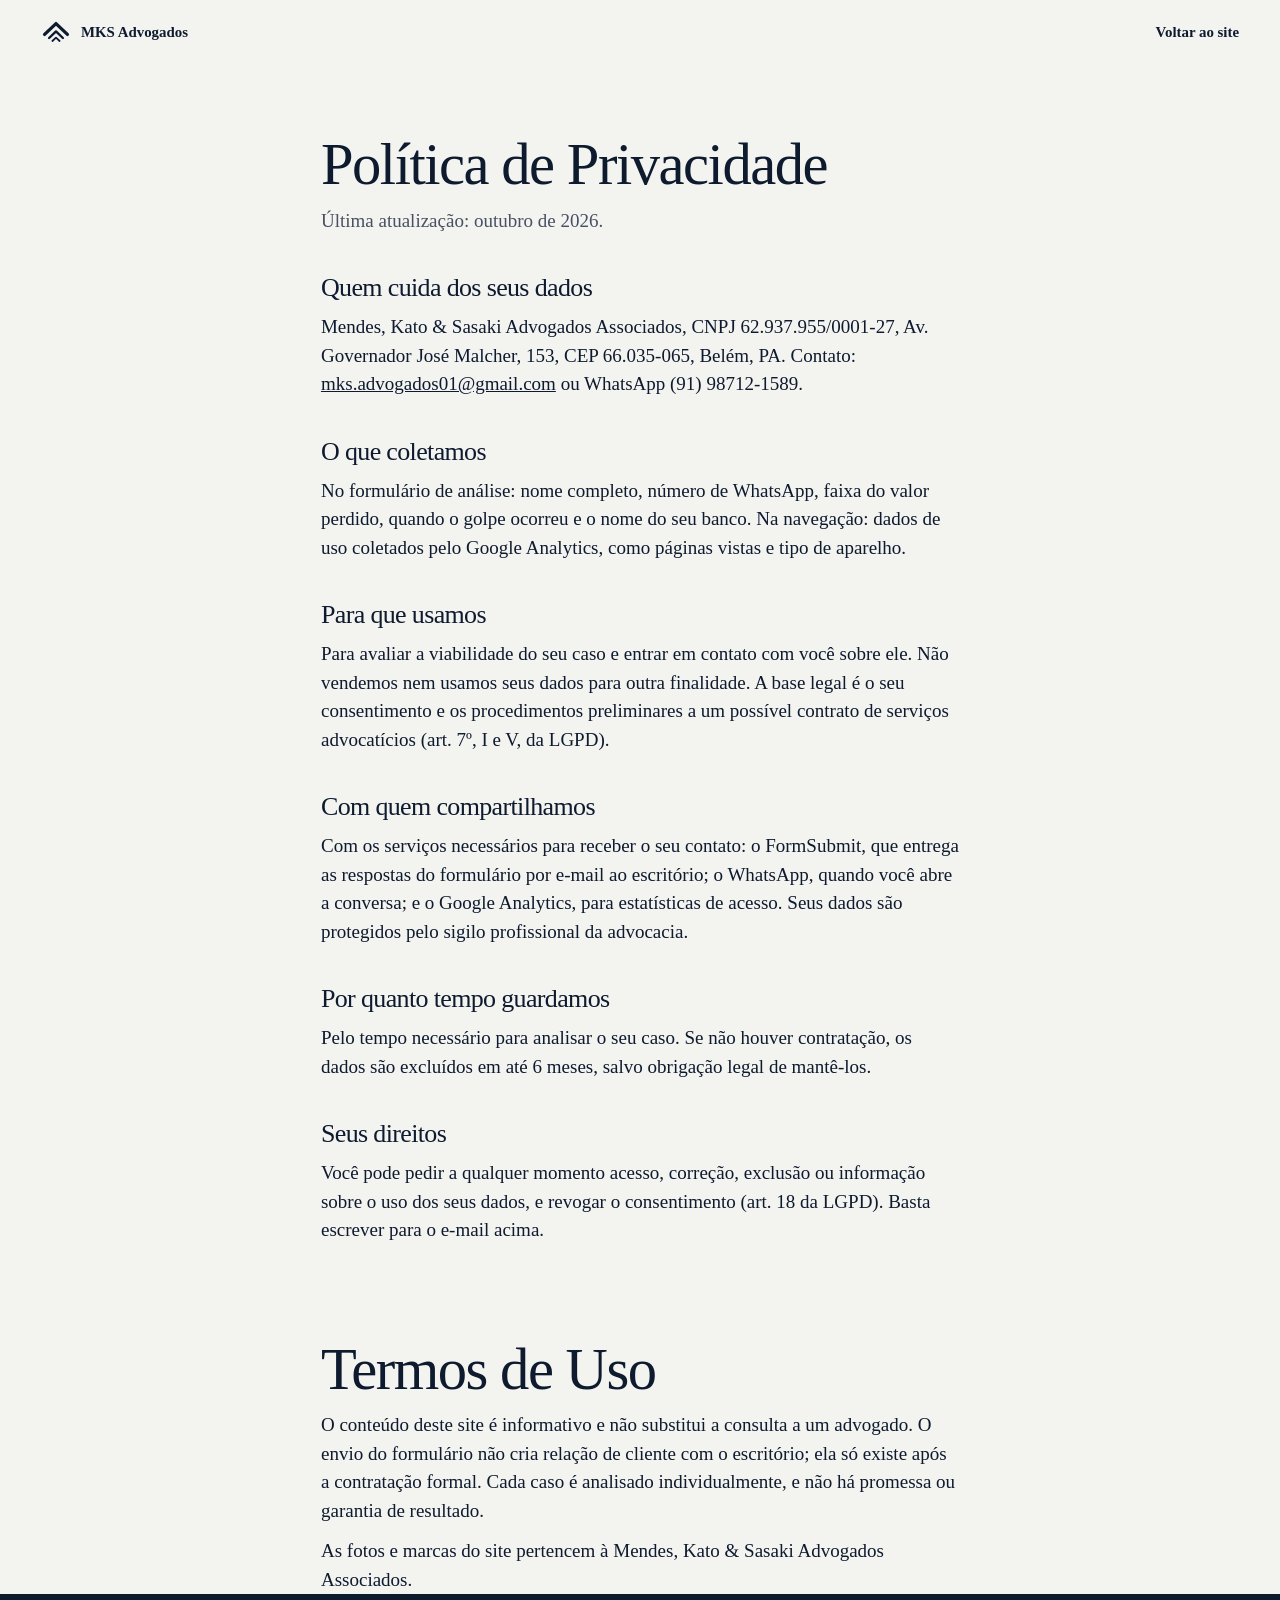
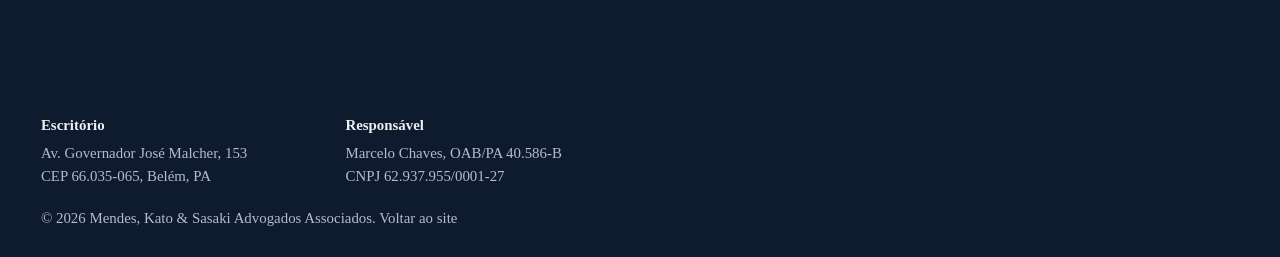
==== privacidade.html @ 12c2bdd8 "Refaz o visual: claro e premium, estilo relatório impresso - Serifa Erode, fundo papel, navy e doura" ====
<!doctype html>
<html lang="pt-BR">
<head>
  <meta charset="utf-8">
  <meta name="viewport" content="width=device-width, initial-scale=1">
  <title>Termos e Privacidade | MKS Advogados</title>
  <meta name="robots" content="noindex">
  <link rel="icon" href="favicon.ico">
  <link rel="preconnect" href="https://api.fontshare.com">
  <link href="https://api.fontshare.com/v2/css?f[]=erode@400,401,500,600&display=swap" rel="stylesheet">
  <link rel="stylesheet" href="css/style.css">
</head>
<body>
  <header class="doc-bar">
    <a href="index.html"><svg viewBox="0 0 100 80" aria-hidden="true"><g fill="none" stroke="currentColor" stroke-linecap="round" stroke-linejoin="round"><path d="M12 48 50 12l38 36" stroke-width="11"/><path d="M27 60 50 38l23 22" stroke-width="8"/><path d="M38 70 50 59l12 11" stroke-width="6"/></g></svg>MKS Advogados</a>
    <a href="index.html">Voltar ao site</a>
  </header>

  <main class="doc">
    <h1 id="privacidade">Política de Privacidade</h1>
    <p>Última atualização: outubro de 2026.</p>

    <h2>Quem cuida dos seus dados</h2>
    <p>Mendes, Kato &amp; Sasaki Advogados Associados, CNPJ 62.937.955/0001-27, Av. Governador José Malcher, 153, CEP 66.035-065, Belém, PA. Contato: <a href="mailto:mks.advogados01@gmail.com">mks.advogados01@gmail.com</a> ou WhatsApp (91) 98712-1589.</p>

    <h2>O que coletamos</h2>
    <p>No formulário de análise: nome completo, número de WhatsApp, faixa do valor perdido, quando o golpe ocorreu e o nome do seu banco. Na navegação: dados de uso coletados pelo Google Analytics, como páginas vistas e tipo de aparelho.</p>

    <h2>Para que usamos</h2>
    <p>Para avaliar a viabilidade do seu caso e entrar em contato com você sobre ele. Não vendemos nem usamos seus dados para outra finalidade. A base legal é o seu consentimento e os procedimentos preliminares a um possível contrato de serviços advocatícios (art. 7º, I e V, da LGPD).</p>

    <h2>Com quem compartilhamos</h2>
    <p>Com os serviços necessários para receber o seu contato: o FormSubmit, que entrega as respostas do formulário por e-mail ao escritório; o WhatsApp, quando você abre a conversa; e o Google Analytics, para estatísticas de acesso. Seus dados são protegidos pelo sigilo profissional da advocacia.</p>

    <h2>Por quanto tempo guardamos</h2>
    <p>Pelo tempo necessário para analisar o seu caso. Se não houver contratação, os dados são excluídos em até 6 meses, salvo obrigação legal de mantê-los.</p>

    <h2>Seus direitos</h2>
    <p>Você pode pedir a qualquer momento acesso, correção, exclusão ou informação sobre o uso dos seus dados, e revogar o consentimento (art. 18 da LGPD). Basta escrever para o e-mail acima.</p>

    <h2 id="termos" class="doc-part">Termos de Uso</h2>
    <p>O conteúdo deste site é informativo e não substitui a consulta a um advogado. O envio do formulário não cria relação de cliente com o escritório; ela só existe após a contratação formal. Cada caso é analisado individualmente, e não há promessa ou garantia de resultado.</p>
    <p>As fotos e marcas do site pertencem à Mendes, Kato &amp; Sasaki Advogados Associados.</p>
  </main>

  <footer class="foot">
    <div class="foot-cols">
      <div><p class="foot-h">Escritório</p><p>Av. Governador José Malcher, 153<br>CEP 66.035-065, Belém, PA</p></div>
      <div><p class="foot-h">Responsável</p><p>Marcelo Chaves, OAB/PA 40.586-B<br>CNPJ 62.937.955/0001-27</p></div>
    </div>
    <p class="foot-legal">© 2026 Mendes, Kato &amp; Sasaki Advogados Associados. <a href="index.html">Voltar ao site</a></p>
  </footer>
</body>
</html>
---- css/style.css ----
/* Mendes, Kato & Sasaki — landing golpe do Pix.
   Direção: relatório impresso. Papel, navy e dourado da marca. Mobile first. */
:root {
  --paper: #f3f3f0;
  --paper-2: #e7e7e2;     /* um tom abaixo do papel: linhas alternadas, tiles */
  --ink: #0e1a2e;         /* navy do logo */
  --muted: #475162;
  --gold: #c49a3f;        /* ouro do quadro do escritório */
  --gold-deep: #8a6820;
  --night: #0e1a2e;
  --night-2: #18263f;
  --night-ink: #eef0f3;
  --night-muted: #b4bccb;

  --m: clamp(20px, 3.2vw, 48px);
  --gap: clamp(104px, 12vw, 200px);
  --tile: 8px;

  --step-small: clamp(0.875rem, 0.85rem + 0.1vw, 0.9375rem);
  --step-body: clamp(1.0625rem, 1rem + 0.25vw, 1.1875rem);
  --step-lead: clamp(1.25rem, 1.1rem + 0.7vw, 1.625rem);
  --step-head: clamp(1.75rem, 1.1rem + 3.2vw, 4rem);

  --ease: cubic-bezier(.2, .7, .2, 1);
}

*, *::before, *::after { box-sizing: border-box; }
* { margin: 0; }
html { scroll-behavior: smooth; -webkit-text-size-adjust: 100%; }
body {
  background: var(--paper); color: var(--ink);
  font-family: "Erode", Georgia, serif;
  font-size: var(--step-body); line-height: 1.5;
  -webkit-font-smoothing: antialiased; overflow-x: clip;
}
img, svg { display: block; max-width: 100%; }
img { height: auto; }
a { color: inherit; }
::selection { background: var(--gold); color: var(--ink); }
:focus-visible { outline: 3px solid var(--gold); outline-offset: 3px; }
.sr-only { position: absolute; width: 1px; height: 1px; overflow: hidden; clip-path: inset(50%); white-space: nowrap; }
h1, h2, h3 { font-weight: 500; letter-spacing: -0.025em; line-height: 1; text-wrap: balance; }

/* Botões: retos, uma cor */
.btn {
  display: inline-flex; align-items: center; justify-content: center; gap: 10px;
  min-height: 56px; padding: 14px 28px;
  background: var(--ink); color: var(--paper); border: 0; border-radius: 0;
  font: 600 var(--step-body)/1.15 "Erode", Georgia, serif; text-decoration: none; text-align: center; cursor: pointer;
  transition: transform .25s var(--ease), background-color .25s var(--ease);
}
.btn:hover { transform: translateY(-2px); }
.btn:active { transform: translateY(1px) scale(.98); }
.btn-gold { background: var(--gold); color: var(--ink); }
.btn-gold:hover { background: #d3aa51; }
.link {
  background: none; border: 0; padding: 12px 4px; cursor: pointer; font: inherit; color: inherit;
  text-decoration: underline; text-decoration-thickness: 1px; text-underline-offset: 5px;
  transition: text-underline-offset .2s var(--ease);
}
.link:hover { text-underline-offset: 8px; }

/* ---------- Quadro de abertura ---------- */
.board { padding: var(--tile); display: grid; gap: var(--tile); }
.tile { background: var(--paper-2); }
.tile-ink { background: var(--night); color: var(--night-ink); }
.tile-gold { background: var(--gold); color: var(--ink); }
.tile-paper { background: var(--paper); }

.board-bar { display: grid; grid-template-columns: 56px 1fr auto; gap: var(--tile); height: 56px; }
.bar-mark { display: grid; place-items: center; }
.bar-mark svg { width: 30px; height: 24px; transition: transform .4s var(--ease); }
.bar-mark:hover svg { transform: translateY(-3px); }
.bar-nav { display: flex; align-items: center; gap: 28px; padding: 0 16px; font-size: var(--step-small); overflow: hidden; }
.bar-name { font-weight: 600; white-space: nowrap; overflow: hidden; text-overflow: ellipsis; }
.bar-long { display: none; }
.bar-nav a { display: none; text-decoration: none; white-space: nowrap; transition: color .2s; }
.bar-nav a:hover { color: var(--gold-deep); }
.bar-action { display: flex; align-items: center; gap: 8px; padding: 0 16px; font-size: var(--step-small); font-weight: 600; text-decoration: none; transition: background-color .2s; }
.bar-action svg { width: 20px; height: 20px; }
.bar-action:hover { background: var(--night-2); }

.board-grid { display: grid; grid-template-columns: 1fr 1fr; gap: var(--tile); }
.board-grid > * { min-width: 0; }
.hero-text { grid-column: 1 / -1; padding: 32px 20px 36px; }
.hero-text h1 { font-size: clamp(2rem, 7.6vw, 5.4rem); line-height: .98; }
.hero-claim { margin-top: 18px; font-size: var(--step-lead); line-height: 1.2; max-width: 34ch; text-wrap: balance; }
.hero-lead { margin-top: 16px; max-width: 56ch; color: var(--muted); }
.quiz { grid-column: 1 / -1; order: 1; }
.tile-photo { margin: 0; overflow: hidden; order: 2; aspect-ratio: 4 / 5; }
.tile-photo img { width: 100%; height: 100%; object-fit: cover; object-position: 50% 20%; }
.hero-photo-b img { animation: drift 16s ease-in-out infinite alternate; }
@keyframes drift { from { transform: scale(1); } to { transform: scale(1.08) translateY(-2%); } }
.hero-note { grid-column: 1 / -1; order: 3; padding: 22px 20px; font-size: var(--step-lead); line-height: 1.2; }

/* Persiana: a foto principal abre de baixo para cima */
.shutter img { animation: shutter 1.1s var(--ease) .15s both; }
@keyframes shutter { from { clip-path: inset(100% 0 0 0); transform: scale(1.12); } to { clip-path: inset(0); transform: scale(1); } }
.hero-text > * { animation: rise .9s var(--ease) both; }
.hero-claim { animation-delay: .12s; }
.hero-lead { animation-delay: .22s; }
.quiz { animation: rise .9s var(--ease) .3s both; }
.hero-note { animation: rise .9s var(--ease) .45s both; }
@keyframes rise { from { opacity: 0; transform: translateY(24px); } to { opacity: 1; transform: none; } }

/* Formulário */
.quiz { padding: 28px 20px 28px; }
.quiz-head { display: flex; align-items: center; gap: 16px; }
.quiz-mark { width: 54px; flex: none; }
.chev { stroke: #2b3b58; transition: stroke .6s var(--ease); }
.chev.is-lit { stroke: var(--gold); }
.quiz h2 { font-size: clamp(1.5rem, 1.2rem + 1vw, 2rem); line-height: 1.05; }
.quiz-intro { margin-top: 14px; color: var(--night-muted); font-size: var(--step-small); }
.quiz-form { margin-top: 24px; }
.step, .group { border: 0; padding: 0; margin: 0; min-width: 0; }
.js .step { display: none; }
.js .step.is-on { display: block; animation: rise .5s var(--ease); }
.step + .step { margin-top: 32px; }
.js .step + .step { margin-top: 0; }
.field + .field { margin-top: 20px; }
.field label:not(.choice), .group legend { display: block; margin-bottom: 8px; font-weight: 600; font-size: var(--step-body); padding: 0; }
.quiz input[type="text"], .quiz input[type="tel"] {
  width: 100%; min-height: 54px; padding: 12px 14px;
  background: var(--night-2); color: var(--night-ink);
  border: 2px solid transparent; border-radius: 0;
  font: 500 var(--step-body) "Erode", Georgia, serif;
  transition: border-color .2s, background-color .2s;
}
.quiz input::placeholder { color: #7d889b; }
.quiz input:focus { outline: none; border-color: var(--gold); background: #1d2d4a; }
.choices { display: grid; gap: 8px; }
.choices-2 { grid-template-columns: 1fr 1fr; }
.choice { position: relative; cursor: pointer; }
.choice input { position: absolute; inset: 0; opacity: 0; cursor: pointer; }
.choice span {
  display: flex; align-items: center; justify-content: center; min-height: 52px; padding: 8px 10px;
  background: var(--night-2); text-align: center; line-height: 1.2; font-weight: 500;
  border: 2px solid transparent; transition: background-color .2s, color .2s, transform .2s var(--ease);
}
.choice:hover span { transform: translateY(-2px); background: #1d2d4a; }
.choice input:checked + span { background: var(--gold); color: var(--ink); }
.choice input:focus-visible + span { border-color: var(--gold); }
.field-error { margin-top: 8px; color: #f4b9a7; font-size: var(--step-small); }
.step-actions { display: flex; flex-wrap: wrap; align-items: center; gap: 8px 20px; margin-top: 22px; }
.step-actions .btn { flex: 1 1 100%; }
.btn-cta { text-wrap: balance; min-height: 60px; }
.quiz-note { margin-top: 18px; font-size: var(--step-small); color: var(--night-muted); }
.quiz-note svg { display: inline-block; width: 15px; height: 15px; margin: 0 6px -2px 0; color: var(--gold); }
.quiz-note a { color: var(--night-ink); }
.quiz-trust { margin-top: 28px; padding-top: 22px; display: grid; gap: 14px; font-size: var(--step-small); background: none; }
.quiz-trust div { padding: 14px 16px; background: var(--night-2); }
.quiz-trust dt { color: var(--night-muted); }
.quiz-trust dd { margin: 2px 0 0; font-weight: 600; }

/* ---------- Páginas de texto ---------- */
.page { padding: var(--gap) var(--m) 0; }
.page h2 { font-size: var(--step-head); }
.lead { margin-top: 22px; font-size: var(--step-lead); line-height: 1.35; max-width: 40ch; }

/* O prazo */
.time .cols { margin-top: 32px; display: grid; gap: 20px; }
.time .cols p { max-width: 40ch; }
.side-note { margin-top: 40px; }
.side-figure { font-size: var(--step-head); line-height: 1; letter-spacing: -0.02em; font-style: italic; }
.side-note p:last-child { margin-top: 12px; color: var(--muted); max-width: 34ch; }
.table-title { margin-top: 88px; font-size: var(--step-lead); font-weight: 600; letter-spacing: -0.01em; line-height: 1.25; max-width: 30ch; }
.chances { margin-top: 32px; width: 100%; border-collapse: collapse; }
.chances tr { display: block; padding: 18px 16px; }
.chances tr:nth-child(odd) { background: var(--paper-2); }
.chances th, .chances td { display: block; text-align: left; font-weight: 400; padding: 0; }
.chances th { font-size: var(--step-lead); font-weight: 500; letter-spacing: -0.01em; line-height: 1.2; }
.chances td { margin-top: 6px; }
.chances td:last-child { color: var(--muted); font-size: var(--step-small); font-style: italic; }

/* Como funciona: escada em campo dourado */
.field-gold { margin-top: var(--gap); padding-bottom: var(--gap); background: var(--gold); color: var(--ink); }
.stairs { list-style: none; padding: 0; display: grid; gap: 48px; }
.stairs h2, .stairs h3 { font-size: clamp(1.9rem, 1rem + 4.2vw, 4.75rem); font-weight: 500; letter-spacing: -0.03em; line-height: 1; }
.stairs p { margin-top: 12px; max-width: 38ch; color: #23211c; }
.stairs li:nth-child(2) { padding-left: 6vw; }
.stairs li:nth-child(3) { padding-left: 12vw; }

/* Equipe */
.mosaic { margin-top: 56px; display: grid; gap: 12px; }
.mosaic-photo { margin: 0; }
.mosaic-photo img { width: 100%; aspect-ratio: 4 / 3; object-fit: cover; }
.mosaic-photo figcaption { margin-top: 12px; color: var(--muted); font-size: var(--step-small); }
.mosaic-side { display: grid; gap: 24px; }
.mosaic-tile { background: var(--night); aspect-ratio: 3 / 2; display: grid; place-items: center; color: var(--gold); }
.mosaic-tile svg { width: 42%; height: auto; }
.facts { display: grid; grid-template-columns: 1fr 1fr; gap: 18px 16px; font-size: var(--step-small); }
.facts dt { color: var(--muted); }
.facts dd { margin: 2px 0 0; font-weight: 600; }
.people { margin-top: 72px; display: grid; gap: 48px; }
.person { display: grid; grid-template-columns: 40% 1fr; gap: 20px; align-items: end; }
.person img { width: 100%; aspect-ratio: 4 / 5; object-fit: cover; transition: transform .6s var(--ease); }
.person:hover img { transform: scale(1.03); }
.person h3 { font-size: var(--step-lead); letter-spacing: -0.015em; }
.person-role { margin-top: 4px; color: var(--gold-deep); font-size: var(--step-small); font-weight: 600; }
.person p:last-child { margin-top: 10px; font-size: var(--step-small); }

/* Dúvidas: tudo aberto */
.faq { display: grid; gap: 56px; }
.qa-q { font-size: clamp(1.5rem, 1.1rem + 1.4vw, 2.5rem); line-height: 1.1; letter-spacing: -0.02em; }
.qa-head { color: var(--muted); }
.qa-a { margin-top: 12px; max-width: 42ch; }

/* Fechamento invertido */
.cta {
  margin-top: var(--gap); min-height: 80svh; padding: 48px var(--m) 40px;
  background: var(--night); color: var(--night-ink);
  display: grid; grid-template-rows: 1fr auto; gap: 48px;
}
.cta h2 { font-size: clamp(3.4rem, 15vw, 11rem); line-height: .9; letter-spacing: -0.04em; max-width: 12ch; }
.cta-foot { display: grid; gap: 24px; }
.cta-foot p { font-size: var(--step-lead); line-height: 1.3; max-width: 30ch; color: var(--night-muted); }
.cta-foot .btn { width: 100%; }

/* Rodapé: colunas e o nome inteiro embaixo */
.foot { background: var(--night); color: var(--night-muted); padding: 120px var(--m) 28px; font-size: var(--step-small); }
.foot-cols { display: grid; grid-template-columns: 1fr 1fr; gap: 32px 20px; }
.foot-h { color: var(--night-ink); font-weight: 600; margin-bottom: 6px; }
.foot a { text-decoration: none; transition: color .2s; }
.foot a:hover { color: var(--gold); }
.foot-word {
  margin-top: 96px; color: var(--night-ink);
  font-size: 15.2vw; font-weight: 500; letter-spacing: -0.045em; line-height: .85; white-space: nowrap;
}
.foot-legal { margin-top: 20px; }

/* Aba fixa do WhatsApp */
.wa-tab {
  position: fixed; right: 12px; bottom: 12px; z-index: 20;
  display: flex; align-items: center; gap: 10px; min-height: 54px; padding: 0 18px;
  background: var(--gold); color: var(--ink); font-weight: 600; text-decoration: none;
  transform: translateY(calc(100% + 40px)); transition: transform .5s var(--ease), background-color .2s;
}
.wa-tab svg { width: 24px; height: 24px; }
.wa-tab span { display: none; } /* no celular só o ícone, para não cobrir texto */
.wa-tab { width: 52px; min-height: 52px; padding: 0; justify-content: center; }
.wa-tab.is-on { transform: none; }
.wa-tab:hover { background: #d3aa51; }
html:not(.js) .wa-tab { transform: none; }

/* Entradas ao rolar */
.js [data-reveal] { opacity: 0; transform: translateY(26px); transition: opacity .8s var(--ease), transform .8s var(--ease); transition-delay: var(--d, 0ms); }
.js [data-reveal].is-in { opacity: 1; transform: none; }
.js .stairs [data-reveal] { transform: translateX(-48px); }
.js .stairs [data-reveal].is-in { transform: none; }
.js .chances tr { opacity: 0; transform: translateY(16px); transition: opacity .7s var(--ease), transform .7s var(--ease); }
.js .chances.is-in tr { opacity: 1; transform: none; }
.js .chances.is-in tr:nth-child(2) { transition-delay: .12s; }
.js .chances.is-in tr:nth-child(3) { transition-delay: .24s; }

/* Tablet */
@media (min-width: 768px) {
  .bar-nav a { display: inline; }
  .bar-long { display: inline; }
  .bar-short { display: none; }
  .bar-name { margin-right: auto; }
  .board-grid { grid-template-columns: 1fr 1fr 1fr; }
  .hero-text { padding: 48px 40px; }
  .tile-photo { aspect-ratio: auto; min-height: 340px; }
  .hero-note { grid-column: auto; display: flex; align-items: flex-start; }
  .quiz { padding: 40px; }
  .choices { grid-template-columns: repeat(3, 1fr); }
  .choices-2 { grid-template-columns: 1fr 1fr; }
  .step-actions .btn { flex: 0 0 auto; }

  .time .cols { grid-template-columns: 1fr 1fr; gap: 32px; }
  .chances tr { display: table-row; }
  .chances th, .chances td { display: table-cell; padding: 22px 20px; vertical-align: top; }
  .chances th { width: 30%; }
  .chances td { margin: 0; }
  .chances td:last-child { width: 22%; text-align: right; }
  .stairs { gap: 64px; }
  .people { grid-template-columns: 1fr 1fr; gap: 32px; }
  .person { grid-template-columns: 1fr; }
  .faq .qa-row { display: grid; grid-template-columns: 6fr 1fr 5fr; }
  .qa-a { grid-column: 3; margin-top: .35em; }
  .cta-foot { grid-template-columns: 1fr auto; align-items: end; }
  .cta-foot .btn { width: auto; }
  .foot-cols { grid-template-columns: repeat(4, 1fr); }
  .wa-tab { right: 20px; bottom: 20px; width: auto; padding: 0 18px; }
  .wa-tab span { display: inline; }
}

/* Desktop: o quadro ocupa a primeira tela, formulário à direita */
@media (min-width: 1024px) {
  .board { min-height: 100svh; grid-template-rows: 64px 1fr; }
  .board-bar { grid-template-columns: 64px 1fr auto; height: 64px; }
  .bar-nav { padding: 0 24px; gap: 36px; }
  .bar-action { padding: 0 24px; }
  .board-grid { grid-template-columns: repeat(12, 1fr); grid-template-rows: auto 1fr; }
  .hero-text { grid-column: 1 / 9; grid-row: 1; padding: 56px 48px 48px; }
  .hero-text h1 { font-size: clamp(3.2rem, 5.2vw, 5.4rem); }
  .hero-claim { font-size: clamp(1.5rem, 1rem + 1vw, 2.125rem); }
  .quiz { grid-column: 9 / 13; grid-row: 1 / 3; order: 0; padding: 36px 32px; display: flex; flex-direction: column; }
  .quiz-trust { margin-top: auto; }
  .hero-photo-a { grid-column: 1 / 4; grid-row: 2; order: 0; min-height: 0; }
  .hero-photo-b { grid-column: 4 / 7; grid-row: 2; order: 0; min-height: 0; }
  .hero-note { grid-column: 7 / 9; grid-row: 2; order: 0; padding: 24px; }
  .choices { grid-template-columns: 1fr; }
  .choices-2 { grid-template-columns: 1fr 1fr; }

  /* eixo a ~42% da largura, como numa página impressa */
  .page { display: grid; grid-template-columns: repeat(12, 1fr); column-gap: 24px; align-items: start; }
  .page > * { grid-column: 1 / -1; }
  .page > .axis { grid-column: 6 / -1; }
  .time .cols { grid-row: 2; }
  .side-note { grid-column: 1 / 5 !important; grid-row: 2; margin-top: 32px; }
  .table-title { grid-row: 3; }
  .chances { grid-row: 4; }

  .stairs { grid-column: 1 / -1; grid-template-columns: repeat(12, 1fr); column-gap: 24px; }
  .stairs li { grid-column: 1 / span 8; padding-left: 0 !important; }
  .stairs li:nth-child(2) { grid-column: 3 / span 8; }
  .stairs li:nth-child(3) { grid-column: 5 / span 8; }

  .mosaic { grid-template-columns: repeat(12, 1fr); gap: 16px; align-items: start; }
  .mosaic-photo { grid-column: 1 / 9; position: relative; }
  .mosaic-photo img { aspect-ratio: 16 / 10; }
  .mosaic-photo figcaption { position: absolute; top: 0; right: 0; width: 320px; margin: 0; padding: 20px; background: var(--paper); color: var(--ink); font-size: var(--step-body); }
  .mosaic-side { grid-column: 9 / 13; }
  .people { grid-column: 1 / -1; }
  .person { grid-template-columns: 45% 1fr; gap: 28px; }

  .faq { row-gap: 80px; }
  .faq .qa-row { grid-template-columns: repeat(12, 1fr); column-gap: 24px; }
  .qa-q { grid-column: 1 / 7; }
  .qa-a { grid-column: 8 / 13; }

  .cta { min-height: 92svh; }
}

@media (prefers-reduced-motion: reduce) {
  html { scroll-behavior: auto; }
  *, *::before, *::after { animation: none !important; transition-duration: .01ms !important; }
  .js [data-reveal], .js .chances tr { opacity: 1; transform: none; }
}

/* Termos e privacidade */
.doc { max-width: 720px; padding: 72px var(--m) 0; margin: 0 auto; }
.doc h1 { font-size: var(--step-head); }
.doc h1 + p { margin-top: 12px; color: var(--muted); }
.doc .doc-part { margin-top: 96px; font-size: var(--step-head); }
.doc h2 { margin-top: 40px; font-size: var(--step-lead); }
.doc p { margin-top: 12px; }
.doc-bar { display: flex; justify-content: space-between; align-items: center; padding: 20px var(--m); font-size: var(--step-small); }
.doc-bar a { display: flex; align-items: center; gap: 10px; text-decoration: none; font-weight: 600; }
.doc-bar svg { width: 30px; height: 24px; }
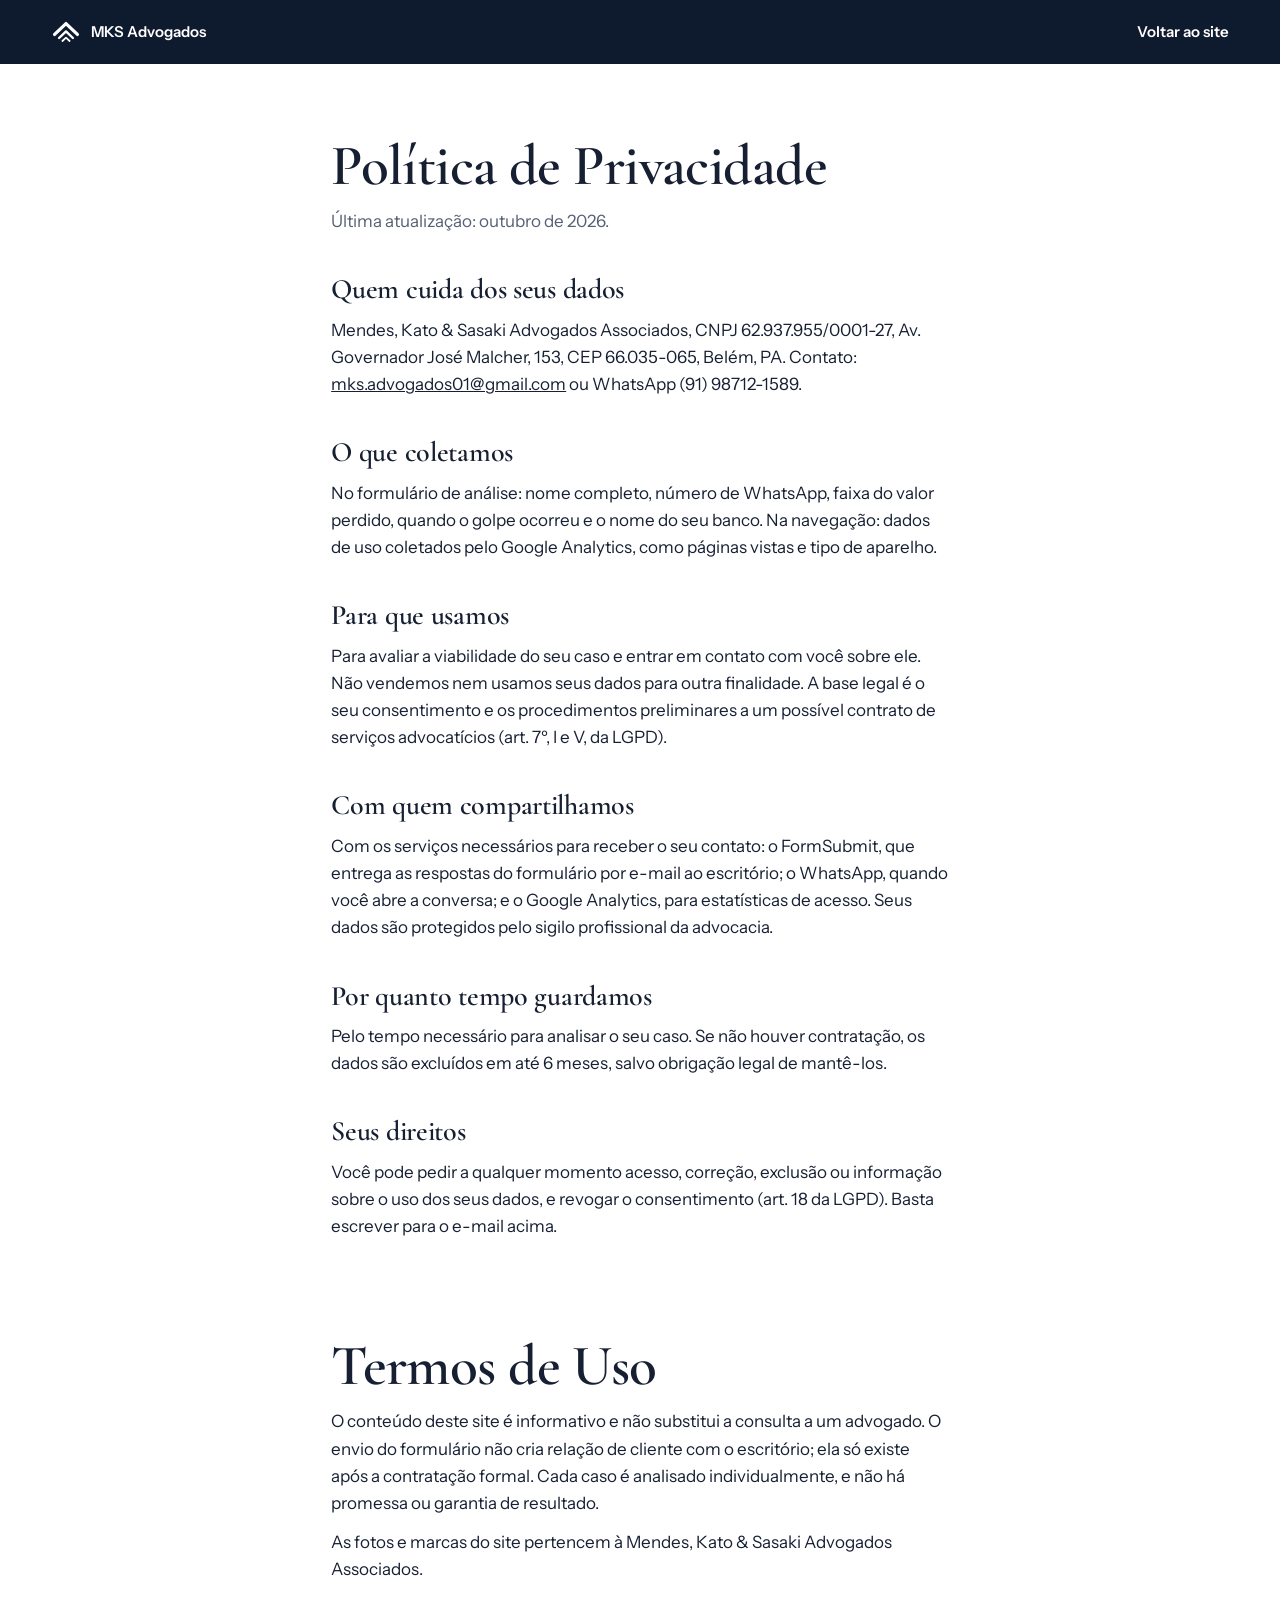
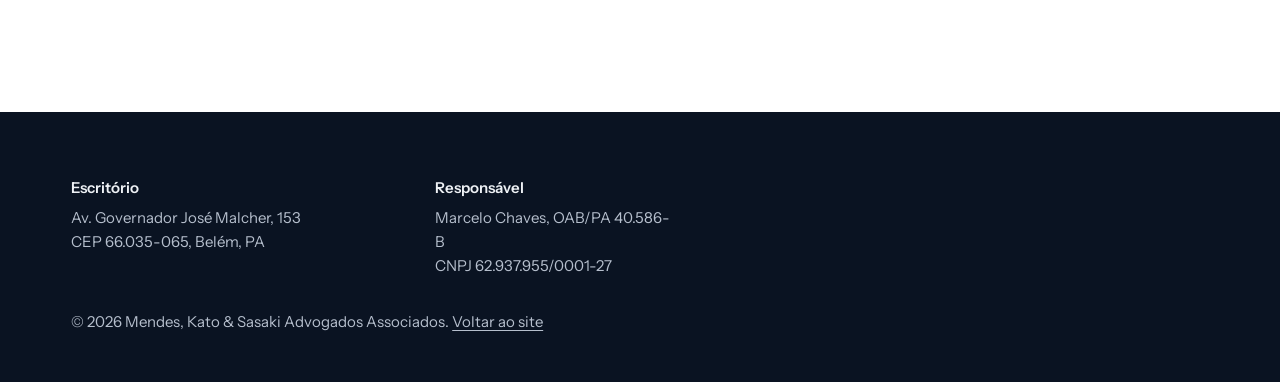
==== commit abb987c3: "Redesenho inspirado nos grandes escritórios do país Referências: Pinheiro Neto, Demarest, Veirano, L" ====
--- a/privacidade.html
+++ b/privacidade.html
@@ -6,8 +6,9 @@
   <title>Termos e Privacidade | MKS Advogados</title>
   <meta name="robots" content="noindex">
   <link rel="icon" href="favicon.ico">
-  <link rel="preconnect" href="https://api.fontshare.com">
-  <link href="https://api.fontshare.com/v2/css?f[]=erode@400,401,500,600&display=swap" rel="stylesheet">
+  <link rel="preconnect" href="https://fonts.googleapis.com">
+  <link rel="preconnect" href="https://fonts.gstatic.com" crossorigin>
+  <link href="https://fonts.googleapis.com/css2?family=Cormorant+Garamond:ital,wght@0,500;0,600;1,500&family=Instrument+Sans:wght@400;500;600&display=swap" rel="stylesheet">
   <link rel="stylesheet" href="css/style.css">
 </head>
 <body>
--- a/css/style.css
+++ b/css/style.css
@@ -1,25 +1,31 @@
 /* Mendes, Kato & Sasaki — landing golpe do Pix.
-   Direção: relatório impresso. Papel, navy e dourado da marca. Mobile first. */
+   Inspirada nos sites dos grandes escritórios: foto grande, serifa nos títulos, branco, navy e dourado. Mobile first. */
 :root {
-  --paper: #f3f3f0;
-  --paper-2: #e7e7e2;     /* um tom abaixo do papel: linhas alternadas, tiles */
-  --ink: #0e1a2e;         /* navy do logo */
-  --muted: #475162;
-  --gold: #c49a3f;        /* ouro do quadro do escritório */
-  --gold-deep: #8a6820;
-  --night: #0e1a2e;
-  --night-2: #18263f;
-  --night-ink: #eef0f3;
-  --night-muted: #b4bccb;
-
-  --m: clamp(20px, 3.2vw, 48px);
-  --gap: clamp(104px, 12vw, 200px);
-  --tile: 8px;
-
-  --step-small: clamp(0.875rem, 0.85rem + 0.1vw, 0.9375rem);
-  --step-body: clamp(1.0625rem, 1rem + 0.25vw, 1.1875rem);
-  --step-lead: clamp(1.25rem, 1.1rem + 0.7vw, 1.625rem);
-  --step-head: clamp(1.75rem, 1.1rem + 3.2vw, 4rem);
+  --white: #ffffff;
+  --mist: #f3f4f6;        /* faixas claras */
+  --mist-2: #e6e9ee;
+  --navy: #0e1a2e;        /* navy do logo */
+  --navy-2: #16243d;
+  --navy-deep: #0a1322;
+  --ink: #172033;
+  --muted: #566074;
+  --on-navy: #eef1f5;
+  --on-navy-muted: #b6bfcd;
+  --gold: #c39a45;        /* ouro do quadro do escritório */
+  --gold-hover: #d3ac5a;
+  --gold-text: #8a6820;
+
+  --m: clamp(20px, 4vw, 64px);
+  --max: 1240px;
+  --gap: clamp(88px, 10vw, 160px);
+
+  --serif: "Cormorant Garamond", Georgia, serif;
+  --sans: "Instrument Sans", system-ui, sans-serif;
+  --step-small: 0.9375rem;
+  --step-body: clamp(1rem, 0.97rem + 0.15vw, 1.0625rem);
+  --step-lead: clamp(1.25rem, 1.1rem + 0.6vw, 1.5rem);
+  --step-head: clamp(2.25rem, 1.5rem + 2.6vw, 3.75rem);
+  --step-display: clamp(2.5rem, 1.4rem + 4vw, 5rem);
 
   --ease: cubic-bezier(.2, .7, .2, 1);
 }
@@ -28,31 +34,33 @@
 * { margin: 0; }
 html { scroll-behavior: smooth; -webkit-text-size-adjust: 100%; }
 body {
-  background: var(--paper); color: var(--ink);
-  font-family: "Erode", Georgia, serif;
-  font-size: var(--step-body); line-height: 1.5;
+  background: var(--white); color: var(--ink);
+  font: 400 var(--step-body)/1.6 var(--sans);
   -webkit-font-smoothing: antialiased; overflow-x: clip;
 }
 img, svg { display: block; max-width: 100%; }
 img { height: auto; }
 a { color: inherit; }
-::selection { background: var(--gold); color: var(--ink); }
+::selection { background: var(--gold); color: var(--navy); }
 :focus-visible { outline: 3px solid var(--gold); outline-offset: 3px; }
 .sr-only { position: absolute; width: 1px; height: 1px; overflow: hidden; clip-path: inset(50%); white-space: nowrap; }
-h1, h2, h3 { font-weight: 500; letter-spacing: -0.025em; line-height: 1; text-wrap: balance; }
-
-/* Botões: retos, uma cor */
+h1, h2, h3 { font-family: var(--serif); font-weight: 600; letter-spacing: -0.01em; line-height: 1.05; text-wrap: balance; }
+h2 { font-size: var(--step-head); }
+
+/* Botões */
 .btn {
   display: inline-flex; align-items: center; justify-content: center; gap: 10px;
-  min-height: 56px; padding: 14px 28px;
-  background: var(--ink); color: var(--paper); border: 0; border-radius: 0;
-  font: 600 var(--step-body)/1.15 "Erode", Georgia, serif; text-decoration: none; text-align: center; cursor: pointer;
-  transition: transform .25s var(--ease), background-color .25s var(--ease);
-}
+  min-height: 54px; padding: 14px 28px; border: 0; border-radius: 2px;
+  font: 600 var(--step-body)/1.2 var(--sans); text-decoration: none; text-align: center; cursor: pointer;
+  transition: transform .25s var(--ease), background-color .25s var(--ease), color .25s;
+}
+.btn svg { width: 20px; height: 20px; }
 .btn:hover { transform: translateY(-2px); }
 .btn:active { transform: translateY(1px) scale(.98); }
-.btn-gold { background: var(--gold); color: var(--ink); }
-.btn-gold:hover { background: #d3aa51; }
+.btn-gold { background: var(--gold); color: var(--navy); }
+.btn-gold:hover { background: var(--gold-hover); }
+.btn-navy { background: var(--navy); color: var(--white); }
+.btn-navy:hover { background: var(--navy-2); }
 .link {
   background: none; border: 0; padding: 12px 4px; cursor: pointer; font: inherit; color: inherit;
   text-decoration: underline; text-decoration-thickness: 1px; text-underline-offset: 5px;
@@ -60,292 +68,259 @@
 }
 .link:hover { text-underline-offset: 8px; }
 
-/* ---------- Quadro de abertura ---------- */
-.board { padding: var(--tile); display: grid; gap: var(--tile); }
-.tile { background: var(--paper-2); }
-.tile-ink { background: var(--night); color: var(--night-ink); }
-.tile-gold { background: var(--gold); color: var(--ink); }
-.tile-paper { background: var(--paper); }
-
-.board-bar { display: grid; grid-template-columns: 56px 1fr auto; gap: var(--tile); height: 56px; }
-.bar-mark { display: grid; place-items: center; }
-.bar-mark svg { width: 30px; height: 24px; transition: transform .4s var(--ease); }
-.bar-mark:hover svg { transform: translateY(-3px); }
-.bar-nav { display: flex; align-items: center; gap: 28px; padding: 0 16px; font-size: var(--step-small); overflow: hidden; }
-.bar-name { font-weight: 600; white-space: nowrap; overflow: hidden; text-overflow: ellipsis; }
-.bar-long { display: none; }
-.bar-nav a { display: none; text-decoration: none; white-space: nowrap; transition: color .2s; }
-.bar-nav a:hover { color: var(--gold-deep); }
-.bar-action { display: flex; align-items: center; gap: 8px; padding: 0 16px; font-size: var(--step-small); font-weight: 600; text-decoration: none; transition: background-color .2s; }
-.bar-action svg { width: 20px; height: 20px; }
-.bar-action:hover { background: var(--night-2); }
-
-.board-grid { display: grid; grid-template-columns: 1fr 1fr; gap: var(--tile); }
-.board-grid > * { min-width: 0; }
-.hero-text { grid-column: 1 / -1; padding: 32px 20px 36px; }
-.hero-text h1 { font-size: clamp(2rem, 7.6vw, 5.4rem); line-height: .98; }
-.hero-claim { margin-top: 18px; font-size: var(--step-lead); line-height: 1.2; max-width: 34ch; text-wrap: balance; }
-.hero-lead { margin-top: 16px; max-width: 56ch; color: var(--muted); }
-.quiz { grid-column: 1 / -1; order: 1; }
-.tile-photo { margin: 0; overflow: hidden; order: 2; aspect-ratio: 4 / 5; }
-.tile-photo img { width: 100%; height: 100%; object-fit: cover; object-position: 50% 20%; }
-.hero-photo-b img { animation: drift 16s ease-in-out infinite alternate; }
-@keyframes drift { from { transform: scale(1); } to { transform: scale(1.08) translateY(-2%); } }
-.hero-note { grid-column: 1 / -1; order: 3; padding: 22px 20px; font-size: var(--step-lead); line-height: 1.2; }
-
-/* Persiana: a foto principal abre de baixo para cima */
-.shutter img { animation: shutter 1.1s var(--ease) .15s both; }
-@keyframes shutter { from { clip-path: inset(100% 0 0 0); transform: scale(1.12); } to { clip-path: inset(0); transform: scale(1); } }
-.hero-text > * { animation: rise .9s var(--ease) both; }
-.hero-claim { animation-delay: .12s; }
-.hero-lead { animation-delay: .22s; }
-.quiz { animation: rise .9s var(--ease) .3s both; }
-.hero-note { animation: rise .9s var(--ease) .45s both; }
+/* ---------- Topo ---------- */
+.top {
+  position: fixed; inset: 0 0 auto; z-index: 30;
+  display: flex; align-items: center; justify-content: space-between; gap: 24px;
+  padding: 16px max(var(--m), calc((100% - var(--max)) / 2 + var(--m))); color: var(--white);
+  transition: background-color .35s var(--ease), color .35s var(--ease), padding .35s var(--ease);
+}
+.top.is-solid { background: var(--white); color: var(--navy); padding-top: 10px; padding-bottom: 10px; }
+.logo { display: flex; align-items: center; gap: 12px; text-decoration: none; }
+.logo-mark { width: 38px; height: 30px; flex: none; }
+.logo-text { display: grid; line-height: 1.1; }
+.logo-name { font-family: var(--serif); font-size: 1.25rem; font-weight: 600; }
+.logo-sub { font-size: var(--step-small); opacity: .8; }
+.logo-long, .logo-sub { display: none; } /* no celular, nome curto numa linha */
+.logo-name { white-space: nowrap; }
+.top-nav { display: none; gap: 32px; font-size: var(--step-small); font-weight: 500; }
+.top-nav a { text-decoration: none; position: relative; padding: 6px 0; }
+.top-nav a::after { content: ""; position: absolute; left: 0; right: 0; bottom: 0; height: 2px; background: var(--gold); transform: scaleX(0); transform-origin: left; transition: transform .3s var(--ease); }
+.top-nav a:hover::after { transform: scaleX(1); }
+.top-cta { min-height: 44px; padding: 10px 16px; font-size: var(--step-small); white-space: nowrap; }
+
+/* ---------- Hero ---------- */
+.hero { position: relative; overflow: hidden; color: var(--white); background: var(--navy); }
+.hero-bg {
+  position: absolute; inset: 0; width: 100%; height: 100%; object-fit: cover; object-position: 50% 25%;
+  animation: slowzoom 22s ease-in-out infinite alternate;
+}
+@keyframes slowzoom { from { transform: scale(1.02); } to { transform: scale(1.12); } }
+.hero::before { content: ""; position: absolute; inset: 0; background: rgba(10, 19, 34, .78); z-index: 1; } /* véu navy sobre a foto */
+.hero-inner { position: relative; z-index: 2; max-width: var(--max); margin: 0 auto; padding: 112px var(--m) 48px; display: grid; gap: 32px; }
+.hero h1 { font-size: var(--step-display); line-height: 1; }
+.hero-claim { margin-top: 18px; font-family: var(--serif); font-size: clamp(1.5rem, 1.2rem + 1.2vw, 2.25rem); line-height: 1.15; font-style: italic; font-weight: 500; color: #f1dcae; max-width: 26ch; }
+.hero-lead { margin-top: 18px; max-width: 54ch; color: var(--on-navy-muted); }
+.hero-points { list-style: none; padding: 0; margin-top: 24px; display: grid; gap: 10px; font-weight: 500; }
+.hero-points li, .chances li { position: relative; padding-left: 30px; }
+.hero-points li::before, .chances li::before {
+  content: ""; position: absolute; left: 4px; top: .5em; width: 10px; height: 10px;
+  border-left: 3px solid var(--gold); border-top: 3px solid var(--gold); border-radius: 1px;
+  transform: rotate(45deg); /* a divisa do logo como marcador */
+}
+.hero-copy > * { animation: rise .9s var(--ease) both; }
+.hero-claim { animation-delay: .1s; }
+.hero-lead { animation-delay: .2s; }
+.hero-points { animation-delay: .3s; }
 @keyframes rise { from { opacity: 0; transform: translateY(24px); } to { opacity: 1; transform: none; } }
 
-/* Formulário */
-.quiz { padding: 28px 20px 28px; }
-.quiz-head { display: flex; align-items: center; gap: 16px; }
-.quiz-mark { width: 54px; flex: none; }
-.chev { stroke: #2b3b58; transition: stroke .6s var(--ease); }
+/* ---------- Formulário ---------- */
+.quiz { background: var(--white); color: var(--ink); padding: 28px 22px; border-radius: 2px; animation: rise 1s var(--ease) .35s both; scroll-margin-top: 90px; }
+.quiz-head { display: flex; align-items: center; gap: 14px; }
+.quiz-mark { width: 40px; flex: none; }
+.chev { stroke: var(--mist-2); transition: stroke .6s var(--ease); }
 .chev.is-lit { stroke: var(--gold); }
-.quiz h2 { font-size: clamp(1.5rem, 1.2rem + 1vw, 2rem); line-height: 1.05; }
-.quiz-intro { margin-top: 14px; color: var(--night-muted); font-size: var(--step-small); }
-.quiz-form { margin-top: 24px; }
+.quiz h2 { font-size: 1.625rem; line-height: 1.05; }
+.quiz-intro { margin-top: 12px; color: var(--muted); font-size: var(--step-small); }
+.quiz-form { margin-top: 22px; }
 .step, .group { border: 0; padding: 0; margin: 0; min-width: 0; }
 .js .step { display: none; }
 .js .step.is-on { display: block; animation: rise .5s var(--ease); }
-.step + .step { margin-top: 32px; }
+.step + .step { margin-top: 28px; }
 .js .step + .step { margin-top: 0; }
-.field + .field { margin-top: 20px; }
-.field label:not(.choice), .group legend { display: block; margin-bottom: 8px; font-weight: 600; font-size: var(--step-body); padding: 0; }
+.field + .field { margin-top: 18px; }
+.field label:not(.choice), .group legend { display: block; margin-bottom: 8px; font-weight: 600; font-size: var(--step-small); padding: 0; }
 .quiz input[type="text"], .quiz input[type="tel"] {
-  width: 100%; min-height: 54px; padding: 12px 14px;
-  background: var(--night-2); color: var(--night-ink);
-  border: 2px solid transparent; border-radius: 0;
-  font: 500 var(--step-body) "Erode", Georgia, serif;
-  transition: border-color .2s, background-color .2s;
-}
-.quiz input::placeholder { color: #7d889b; }
-.quiz input:focus { outline: none; border-color: var(--gold); background: #1d2d4a; }
+  width: 100%; min-height: 52px; padding: 12px 14px;
+  background: var(--mist); color: var(--ink);
+  border: 1.5px solid var(--mist-2); border-radius: 2px;
+  font: 500 var(--step-body) var(--sans); transition: border-color .2s, background-color .2s;
+}
+.quiz input::placeholder { color: #8a93a3; }
+.quiz input:focus { outline: none; border-color: var(--gold); background: var(--white); }
+.quiz input[aria-invalid="true"] { border-color: #c2412d; }
 .choices { display: grid; gap: 8px; }
 .choices-2 { grid-template-columns: 1fr 1fr; }
 .choice { position: relative; cursor: pointer; }
 .choice input { position: absolute; inset: 0; opacity: 0; cursor: pointer; }
 .choice span {
-  display: flex; align-items: center; justify-content: center; min-height: 52px; padding: 8px 10px;
-  background: var(--night-2); text-align: center; line-height: 1.2; font-weight: 500;
-  border: 2px solid transparent; transition: background-color .2s, color .2s, transform .2s var(--ease);
-}
-.choice:hover span { transform: translateY(-2px); background: #1d2d4a; }
-.choice input:checked + span { background: var(--gold); color: var(--ink); }
-.choice input:focus-visible + span { border-color: var(--gold); }
-.field-error { margin-top: 8px; color: #f4b9a7; font-size: var(--step-small); }
-.step-actions { display: flex; flex-wrap: wrap; align-items: center; gap: 8px 20px; margin-top: 22px; }
+  display: flex; align-items: center; justify-content: center; min-height: 50px; padding: 8px 10px;
+  background: var(--mist); border: 1.5px solid var(--mist-2); border-radius: 2px;
+  text-align: center; line-height: 1.2; font-weight: 500; font-size: var(--step-small);
+  transition: background-color .2s, color .2s, border-color .2s, transform .2s var(--ease);
+}
+.choice:hover span { transform: translateY(-2px); border-color: var(--gold); }
+.choice input:checked + span { background: var(--navy); border-color: var(--navy); color: var(--white); }
+.choice input:focus-visible + span { outline: 3px solid var(--gold); outline-offset: 2px; }
+.field-error { margin-top: 6px; color: #b23a26; font-size: var(--step-small); }
+.step-actions { display: flex; flex-wrap: wrap; align-items: center; gap: 6px 18px; margin-top: 20px; }
 .step-actions .btn { flex: 1 1 100%; }
-.btn-cta { text-wrap: balance; min-height: 60px; }
-.quiz-note { margin-top: 18px; font-size: var(--step-small); color: var(--night-muted); }
-.quiz-note svg { display: inline-block; width: 15px; height: 15px; margin: 0 6px -2px 0; color: var(--gold); }
-.quiz-note a { color: var(--night-ink); }
-.quiz-trust { margin-top: 28px; padding-top: 22px; display: grid; gap: 14px; font-size: var(--step-small); background: none; }
-.quiz-trust div { padding: 14px 16px; background: var(--night-2); }
-.quiz-trust dt { color: var(--night-muted); }
-.quiz-trust dd { margin: 2px 0 0; font-weight: 600; }
-
-/* ---------- Páginas de texto ---------- */
-.page { padding: var(--gap) var(--m) 0; }
-.page h2 { font-size: var(--step-head); }
-.lead { margin-top: 22px; font-size: var(--step-lead); line-height: 1.35; max-width: 40ch; }
-
-/* O prazo */
-.time .cols { margin-top: 32px; display: grid; gap: 20px; }
-.time .cols p { max-width: 40ch; }
-.side-note { margin-top: 40px; }
-.side-figure { font-size: var(--step-head); line-height: 1; letter-spacing: -0.02em; font-style: italic; }
-.side-note p:last-child { margin-top: 12px; color: var(--muted); max-width: 34ch; }
-.table-title { margin-top: 88px; font-size: var(--step-lead); font-weight: 600; letter-spacing: -0.01em; line-height: 1.25; max-width: 30ch; }
-.chances { margin-top: 32px; width: 100%; border-collapse: collapse; }
-.chances tr { display: block; padding: 18px 16px; }
-.chances tr:nth-child(odd) { background: var(--paper-2); }
-.chances th, .chances td { display: block; text-align: left; font-weight: 400; padding: 0; }
-.chances th { font-size: var(--step-lead); font-weight: 500; letter-spacing: -0.01em; line-height: 1.2; }
-.chances td { margin-top: 6px; }
-.chances td:last-child { color: var(--muted); font-size: var(--step-small); font-style: italic; }
-
-/* Como funciona: escada em campo dourado */
-.field-gold { margin-top: var(--gap); padding-bottom: var(--gap); background: var(--gold); color: var(--ink); }
-.stairs { list-style: none; padding: 0; display: grid; gap: 48px; }
-.stairs h2, .stairs h3 { font-size: clamp(1.9rem, 1rem + 4.2vw, 4.75rem); font-weight: 500; letter-spacing: -0.03em; line-height: 1; }
-.stairs p { margin-top: 12px; max-width: 38ch; color: #23211c; }
-.stairs li:nth-child(2) { padding-left: 6vw; }
-.stairs li:nth-child(3) { padding-left: 12vw; }
-
-/* Equipe */
-.mosaic { margin-top: 56px; display: grid; gap: 12px; }
-.mosaic-photo { margin: 0; }
-.mosaic-photo img { width: 100%; aspect-ratio: 4 / 3; object-fit: cover; }
-.mosaic-photo figcaption { margin-top: 12px; color: var(--muted); font-size: var(--step-small); }
-.mosaic-side { display: grid; gap: 24px; }
-.mosaic-tile { background: var(--night); aspect-ratio: 3 / 2; display: grid; place-items: center; color: var(--gold); }
-.mosaic-tile svg { width: 42%; height: auto; }
-.facts { display: grid; grid-template-columns: 1fr 1fr; gap: 18px 16px; font-size: var(--step-small); }
-.facts dt { color: var(--muted); }
-.facts dd { margin: 2px 0 0; font-weight: 600; }
-.people { margin-top: 72px; display: grid; gap: 48px; }
-.person { display: grid; grid-template-columns: 40% 1fr; gap: 20px; align-items: end; }
-.person img { width: 100%; aspect-ratio: 4 / 5; object-fit: cover; transition: transform .6s var(--ease); }
-.person:hover img { transform: scale(1.03); }
-.person h3 { font-size: var(--step-lead); letter-spacing: -0.015em; }
-.person-role { margin-top: 4px; color: var(--gold-deep); font-size: var(--step-small); font-weight: 600; }
-.person p:last-child { margin-top: 10px; font-size: var(--step-small); }
-
-/* Dúvidas: tudo aberto */
-.faq { display: grid; gap: 56px; }
-.qa-q { font-size: clamp(1.5rem, 1.1rem + 1.4vw, 2.5rem); line-height: 1.1; letter-spacing: -0.02em; }
-.qa-head { color: var(--muted); }
-.qa-a { margin-top: 12px; max-width: 42ch; }
-
-/* Fechamento invertido */
-.cta {
-  margin-top: var(--gap); min-height: 80svh; padding: 48px var(--m) 40px;
-  background: var(--night); color: var(--night-ink);
-  display: grid; grid-template-rows: 1fr auto; gap: 48px;
-}
-.cta h2 { font-size: clamp(3.4rem, 15vw, 11rem); line-height: .9; letter-spacing: -0.04em; max-width: 12ch; }
-.cta-foot { display: grid; gap: 24px; }
-.cta-foot p { font-size: var(--step-lead); line-height: 1.3; max-width: 30ch; color: var(--night-muted); }
-.cta-foot .btn { width: 100%; }
-
-/* Rodapé: colunas e o nome inteiro embaixo */
-.foot { background: var(--night); color: var(--night-muted); padding: 120px var(--m) 28px; font-size: var(--step-small); }
-.foot-cols { display: grid; grid-template-columns: 1fr 1fr; gap: 32px 20px; }
-.foot-h { color: var(--night-ink); font-weight: 600; margin-bottom: 6px; }
+.btn-cta { min-height: 60px; text-wrap: balance; }
+.quiz-note { margin-top: 16px; font-size: var(--step-small); color: var(--muted); }
+.quiz-note svg { display: inline-block; width: 14px; height: 14px; margin: 0 6px -2px 0; color: var(--gold-text); }
+
+/* ---------- Faixa de fundamentos ---------- */
+.basis { max-width: var(--max); margin: 0 auto; padding: 56px var(--m); display: grid; gap: 28px; }
+.basis-big { font-family: var(--serif); font-size: 1.875rem; font-weight: 600; line-height: 1; color: var(--navy); }
+.basis-item p:last-child { margin-top: 8px; color: var(--muted); max-width: 36ch; }
+
+/* ---------- O prazo ---------- */
+.split { max-width: var(--max); margin: 0 auto; padding: var(--gap) var(--m) 0; display: grid; gap: 40px; }
+.split-media { margin: 0; overflow: hidden; }
+.split-media img { width: 100%; aspect-ratio: 4 / 5; object-fit: cover; transition: transform 1.2s var(--ease); }
+.split-media.is-in img { transform: scale(1.03); }
+.split-text p { margin-top: 18px; max-width: 58ch; }
+.split-text h3 { margin-top: 36px; font: 600 var(--step-lead)/1.3 var(--sans); letter-spacing: -0.01em; }
+.chances { list-style: none; padding: 0; margin: 18px 0 32px; display: grid; gap: 14px; }
+.chances li { padding: 16px 18px 16px 44px; background: var(--mist); }
+.chances li::before { left: 18px; top: 1.45em; }
+.chances strong { color: var(--navy); }
+
+/* ---------- Como funciona ---------- */
+.steps { margin-top: var(--gap); background: var(--mist); padding: var(--gap) var(--m); }
+.steps-head, .steps-list { max-width: var(--max); margin-left: auto; margin-right: auto; }
+.steps-head p { margin-top: 12px; color: var(--muted); font-size: var(--step-lead); }
+.steps-list { list-style: none; padding: 0; margin-top: 48px; display: grid; gap: 16px; }
+.steps-list li { background: var(--white); padding: 32px 28px; transition: transform .35s var(--ease); }
+.steps-list li:hover { transform: translateY(-4px); }
+.steps-list h3 { font-size: 1.875rem; }
+.steps-list p { margin-top: 10px; color: var(--muted); }
+
+/* ---------- Equipe ---------- */
+.team { max-width: var(--max); margin: 0 auto; padding: var(--gap) var(--m) 0; }
+.team-head p { margin-top: 14px; max-width: 56ch; color: var(--muted); font-size: var(--step-lead); line-height: 1.45; }
+.team-grid { margin-top: 48px; display: grid; grid-template-columns: 1fr 1fr; gap: 28px 16px; }
+.person-photo { overflow: hidden; }
+.person-photo img { width: 100%; aspect-ratio: 4 / 5; object-fit: cover; object-position: 50% 20%; transition: transform .8s var(--ease); }
+.person:hover .person-photo img { transform: scale(1.05); }
+.person h3 { margin-top: 16px; font-size: 1.875rem; }
+.person-role { margin-top: 4px; color: var(--gold-text); font-weight: 600; font-size: var(--step-small); }
+.person p:last-child { margin-top: 8px; font-size: var(--step-small); color: var(--muted); }
+.team-card { grid-column: 1 / -1; background: var(--navy); color: var(--on-navy); padding: 32px 28px; display: grid; align-content: start; gap: 4px; }
+.team-card-name { font-size: 1.875rem; color: var(--white); }
+.team-card-role { color: var(--gold); font-weight: 600; font-size: var(--step-small); }
+.team-card dl { margin-top: 24px; display: grid; gap: 14px; font-size: var(--step-small); }
+.team-card dt { color: var(--on-navy-muted); }
+.team-card dd { margin: 2px 0 0; font-weight: 500; }
+
+/* ---------- Aviso anti-golpe ---------- */
+.alert { margin: var(--gap) auto 0; max-width: var(--max); padding: 0 var(--m); display: grid; }
+.alert-bg { width: 100%; aspect-ratio: 16 / 9; object-fit: cover; object-position: 30% 50%; }
+.alert-text { background: var(--navy); color: var(--on-navy); padding: 32px 28px; }
+.alert-text h2 { color: var(--white); }
+.alert-text p { margin-top: 14px; max-width: 54ch; color: var(--on-navy-muted); }
+.alert-text strong { color: var(--gold); }
+
+/* ---------- Dúvidas ---------- */
+.faq { max-width: var(--max); margin: 0 auto; padding: var(--gap) var(--m) 0; display: grid; gap: 36px; }
+.faq-head p { margin-top: 12px; color: var(--muted); }
+.faq-head .btn { margin-top: 24px; }
+.qa { display: grid; gap: 8px; }
+details { background: var(--mist); padding: 0 22px; transition: background-color .25s; }
+details[open] { background: var(--mist-2); }
+summary {
+  position: relative; cursor: pointer; list-style: none; min-height: 64px;
+  display: flex; align-items: center; padding: 14px 40px 14px 0;
+  font-family: var(--serif); font-size: 1.5rem; font-weight: 600; line-height: 1.15; color: var(--navy);
+}
+summary::-webkit-details-marker { display: none; }
+summary::after {
+  content: ""; position: absolute; right: 4px; top: 50%; width: 10px; height: 10px;
+  border-right: 2px solid var(--gold-text); border-bottom: 2px solid var(--gold-text);
+  transform: translateY(-70%) rotate(45deg); transition: transform .3s var(--ease);
+}
+details[open] summary::after { transform: translateY(-30%) rotate(-135deg); }
+details p { padding: 0 0 20px; max-width: 62ch; color: var(--ink); }
+details[open] p { animation: rise .45s var(--ease); }
+
+/* ---------- Fechamento ---------- */
+.close { margin-top: var(--gap); background: var(--navy); color: var(--on-navy); padding: var(--gap) var(--m); text-align: center; display: grid; justify-items: center; }
+.close h2 { font-size: clamp(3rem, 2rem + 5vw, 6.5rem); color: var(--white); line-height: .95; }
+.close p { margin-top: 20px; font-size: var(--step-lead); color: var(--on-navy-muted); max-width: 34ch; }
+.close .btn { margin-top: 32px; min-width: min(100%, 320px); }
+
+/* ---------- Rodapé ---------- */
+.foot { background: var(--navy-deep); color: var(--on-navy-muted); padding: 64px max(var(--m), calc((100% - var(--max)) / 2 + var(--m))) 96px; display: grid; gap: 32px; font-size: var(--step-small); }
+.foot-brand { color: var(--on-navy); }
+.foot-brand .logo-mark { color: var(--gold); margin-bottom: 12px; }
+.foot-h { color: var(--on-navy); font-weight: 600; margin-bottom: 6px; }
 .foot a { text-decoration: none; transition: color .2s; }
 .foot a:hover { color: var(--gold); }
-.foot-word {
-  margin-top: 96px; color: var(--night-ink);
-  font-size: 15.2vw; font-weight: 500; letter-spacing: -0.045em; line-height: .85; white-space: nowrap;
-}
-.foot-legal { margin-top: 20px; }
+.foot-legal { font-size: var(--step-small); }
+.foot-legal a { text-decoration: underline; text-underline-offset: 3px; }
 
 /* Aba fixa do WhatsApp */
 .wa-tab {
-  position: fixed; right: 12px; bottom: 12px; z-index: 20;
-  display: flex; align-items: center; gap: 10px; min-height: 54px; padding: 0 18px;
-  background: var(--gold); color: var(--ink); font-weight: 600; text-decoration: none;
+  position: fixed; right: 12px; bottom: 12px; z-index: 25;
+  display: flex; align-items: center; justify-content: center; gap: 10px;
+  width: 54px; min-height: 54px; padding: 0; border-radius: 2px;
+  background: var(--gold); color: var(--navy); font-weight: 600; text-decoration: none;
   transform: translateY(calc(100% + 40px)); transition: transform .5s var(--ease), background-color .2s;
 }
-.wa-tab svg { width: 24px; height: 24px; }
+.wa-tab svg { width: 26px; height: 26px; }
 .wa-tab span { display: none; } /* no celular só o ícone, para não cobrir texto */
-.wa-tab { width: 52px; min-height: 52px; padding: 0; justify-content: center; }
 .wa-tab.is-on { transform: none; }
-.wa-tab:hover { background: #d3aa51; }
+.wa-tab:hover { background: var(--gold-hover); }
 html:not(.js) .wa-tab { transform: none; }
 
 /* Entradas ao rolar */
-.js [data-reveal] { opacity: 0; transform: translateY(26px); transition: opacity .8s var(--ease), transform .8s var(--ease); transition-delay: var(--d, 0ms); }
+.js [data-reveal] { opacity: 0; transform: translateY(28px); transition: opacity .8s var(--ease), transform .8s var(--ease); transition-delay: var(--d, 0ms); }
 .js [data-reveal].is-in { opacity: 1; transform: none; }
-.js .stairs [data-reveal] { transform: translateX(-48px); }
-.js .stairs [data-reveal].is-in { transform: none; }
-.js .chances tr { opacity: 0; transform: translateY(16px); transition: opacity .7s var(--ease), transform .7s var(--ease); }
-.js .chances.is-in tr { opacity: 1; transform: none; }
-.js .chances.is-in tr:nth-child(2) { transition-delay: .12s; }
-.js .chances.is-in tr:nth-child(3) { transition-delay: .24s; }
-
-/* Tablet */
+
+/* ---------- Tablet ---------- */
 @media (min-width: 768px) {
-  .bar-nav a { display: inline; }
-  .bar-long { display: inline; }
-  .bar-short { display: none; }
-  .bar-name { margin-right: auto; }
-  .board-grid { grid-template-columns: 1fr 1fr 1fr; }
-  .hero-text { padding: 48px 40px; }
-  .tile-photo { aspect-ratio: auto; min-height: 340px; }
-  .hero-note { grid-column: auto; display: flex; align-items: flex-start; }
-  .quiz { padding: 40px; }
+  .logo-long, .logo-sub { display: inline; }
+  .logo-sub { display: block; }
+  .logo-short { display: none; }
+  .hero-inner { padding-top: 132px; padding-bottom: 72px; }
+  .quiz { padding: 36px 34px; }
+  .quiz h2 { font-size: 1.875rem; }
+  .quiz-mark { width: 48px; }
   .choices { grid-template-columns: repeat(3, 1fr); }
   .choices-2 { grid-template-columns: 1fr 1fr; }
   .step-actions .btn { flex: 0 0 auto; }
-
-  .time .cols { grid-template-columns: 1fr 1fr; gap: 32px; }
-  .chances tr { display: table-row; }
-  .chances th, .chances td { display: table-cell; padding: 22px 20px; vertical-align: top; }
-  .chances th { width: 30%; }
-  .chances td { margin: 0; }
-  .chances td:last-child { width: 22%; text-align: right; }
-  .stairs { gap: 64px; }
-  .people { grid-template-columns: 1fr 1fr; gap: 32px; }
-  .person { grid-template-columns: 1fr; }
-  .faq .qa-row { display: grid; grid-template-columns: 6fr 1fr 5fr; }
-  .qa-a { grid-column: 3; margin-top: .35em; }
-  .cta-foot { grid-template-columns: 1fr auto; align-items: end; }
-  .cta-foot .btn { width: auto; }
-  .foot-cols { grid-template-columns: repeat(4, 1fr); }
-  .wa-tab { right: 20px; bottom: 20px; width: auto; padding: 0 18px; }
+  .basis { grid-template-columns: repeat(3, 1fr); gap: 40px; padding-top: 64px; padding-bottom: 64px; }
+  .steps-list { grid-template-columns: repeat(3, 1fr); }
+  .team-grid { grid-template-columns: 1fr 1fr; gap: 32px 24px; }
+  .alert { grid-template-columns: 5fr 7fr; }
+  .alert-bg { aspect-ratio: auto; height: 100%; }
+  .alert-text { padding: 48px 44px; display: grid; align-content: center; }
+  .foot { grid-template-columns: 1.4fr 1fr 1fr 1fr; padding-bottom: 48px; }
+  .foot-legal { grid-column: 1 / -1; }
+  .wa-tab { right: 20px; bottom: 20px; width: auto; padding: 0 20px; }
   .wa-tab span { display: inline; }
 }
 
-/* Desktop: o quadro ocupa a primeira tela, formulário à direita */
+/* ---------- Desktop ---------- */
 @media (min-width: 1024px) {
-  .board { min-height: 100svh; grid-template-rows: 64px 1fr; }
-  .board-bar { grid-template-columns: 64px 1fr auto; height: 64px; }
-  .bar-nav { padding: 0 24px; gap: 36px; }
-  .bar-action { padding: 0 24px; }
-  .board-grid { grid-template-columns: repeat(12, 1fr); grid-template-rows: auto 1fr; }
-  .hero-text { grid-column: 1 / 9; grid-row: 1; padding: 56px 48px 48px; }
-  .hero-text h1 { font-size: clamp(3.2rem, 5.2vw, 5.4rem); }
-  .hero-claim { font-size: clamp(1.5rem, 1rem + 1vw, 2.125rem); }
-  .quiz { grid-column: 9 / 13; grid-row: 1 / 3; order: 0; padding: 36px 32px; display: flex; flex-direction: column; }
-  .quiz-trust { margin-top: auto; }
-  .hero-photo-a { grid-column: 1 / 4; grid-row: 2; order: 0; min-height: 0; }
-  .hero-photo-b { grid-column: 4 / 7; grid-row: 2; order: 0; min-height: 0; }
-  .hero-note { grid-column: 7 / 9; grid-row: 2; order: 0; padding: 24px; }
+  .top-nav { display: flex; }
+  .hero { min-height: 100svh; display: grid; align-items: center; }
+  .hero-inner { grid-template-columns: 7fr 5fr; gap: 56px; align-items: center; padding-top: 128px; width: 100%; }
+  .hero-bg { object-position: 50% 30%; }
   .choices { grid-template-columns: 1fr; }
   .choices-2 { grid-template-columns: 1fr 1fr; }
-
-  /* eixo a ~42% da largura, como numa página impressa */
-  .page { display: grid; grid-template-columns: repeat(12, 1fr); column-gap: 24px; align-items: start; }
-  .page > * { grid-column: 1 / -1; }
-  .page > .axis { grid-column: 6 / -1; }
-  .time .cols { grid-row: 2; }
-  .side-note { grid-column: 1 / 5 !important; grid-row: 2; margin-top: 32px; }
-  .table-title { grid-row: 3; }
-  .chances { grid-row: 4; }
-
-  .stairs { grid-column: 1 / -1; grid-template-columns: repeat(12, 1fr); column-gap: 24px; }
-  .stairs li { grid-column: 1 / span 8; padding-left: 0 !important; }
-  .stairs li:nth-child(2) { grid-column: 3 / span 8; }
-  .stairs li:nth-child(3) { grid-column: 5 / span 8; }
-
-  .mosaic { grid-template-columns: repeat(12, 1fr); gap: 16px; align-items: start; }
-  .mosaic-photo { grid-column: 1 / 9; position: relative; }
-  .mosaic-photo img { aspect-ratio: 16 / 10; }
-  .mosaic-photo figcaption { position: absolute; top: 0; right: 0; width: 320px; margin: 0; padding: 20px; background: var(--paper); color: var(--ink); font-size: var(--step-body); }
-  .mosaic-side { grid-column: 9 / 13; }
-  .people { grid-column: 1 / -1; }
-  .person { grid-template-columns: 45% 1fr; gap: 28px; }
-
-  .faq { row-gap: 80px; }
-  .faq .qa-row { grid-template-columns: repeat(12, 1fr); column-gap: 24px; }
-  .qa-q { grid-column: 1 / 7; }
-  .qa-a { grid-column: 8 / 13; }
-
-  .cta { min-height: 92svh; }
+  .split { grid-template-columns: 5fr 7fr; gap: 72px; align-items: center; }
+  .team-grid { grid-template-columns: 1fr 1fr 1fr; }
+  .team-card { grid-column: auto; align-content: end; }
+  .faq { grid-template-columns: 4fr 8fr; gap: 72px; align-items: start; }
+  .faq-head { position: sticky; top: 110px; }
 }
 
 @media (prefers-reduced-motion: reduce) {
   html { scroll-behavior: auto; }
   *, *::before, *::after { animation: none !important; transition-duration: .01ms !important; }
-  .js [data-reveal], .js .chances tr { opacity: 1; transform: none; }
-}
-
-/* Termos e privacidade */
+  .js [data-reveal] { opacity: 1; transform: none; }
+}
+
+/* ---------- Termos e privacidade ---------- */
 .doc { max-width: 720px; padding: 72px var(--m) 0; margin: 0 auto; }
 .doc h1 { font-size: var(--step-head); }
 .doc h1 + p { margin-top: 12px; color: var(--muted); }
 .doc .doc-part { margin-top: 96px; font-size: var(--step-head); }
-.doc h2 { margin-top: 40px; font-size: var(--step-lead); }
+.doc h2 { margin-top: 40px; font-size: 1.75rem; }
 .doc p { margin-top: 12px; }
-.doc-bar { display: flex; justify-content: space-between; align-items: center; padding: 20px var(--m); font-size: var(--step-small); }
+.doc-bar { display: flex; justify-content: space-between; align-items: center; padding: 20px var(--m); font-size: var(--step-small); background: var(--navy); color: var(--white); }
 .doc-bar a { display: flex; align-items: center; gap: 10px; text-decoration: none; font-weight: 600; }
 .doc-bar svg { width: 30px; height: 24px; }
+.doc + .foot { margin-top: var(--gap); }
+.foot-cols { display: contents; }
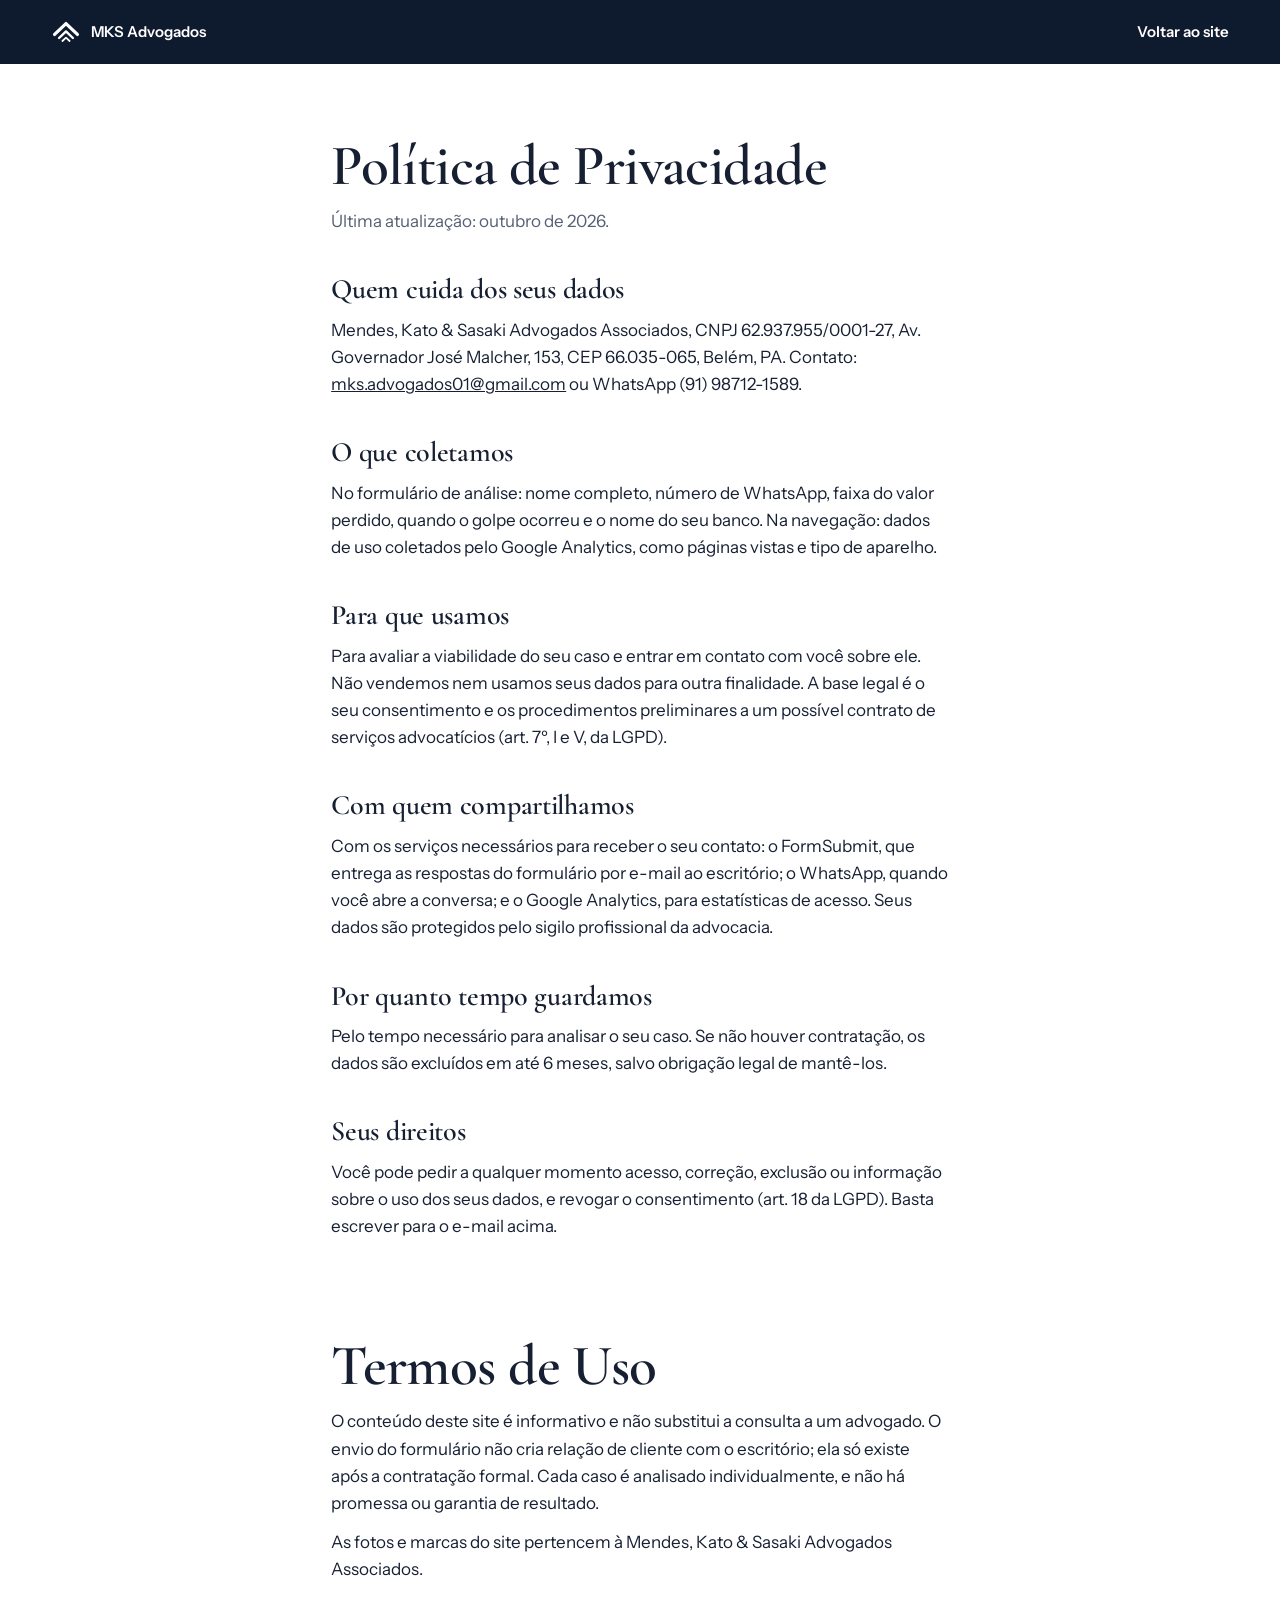
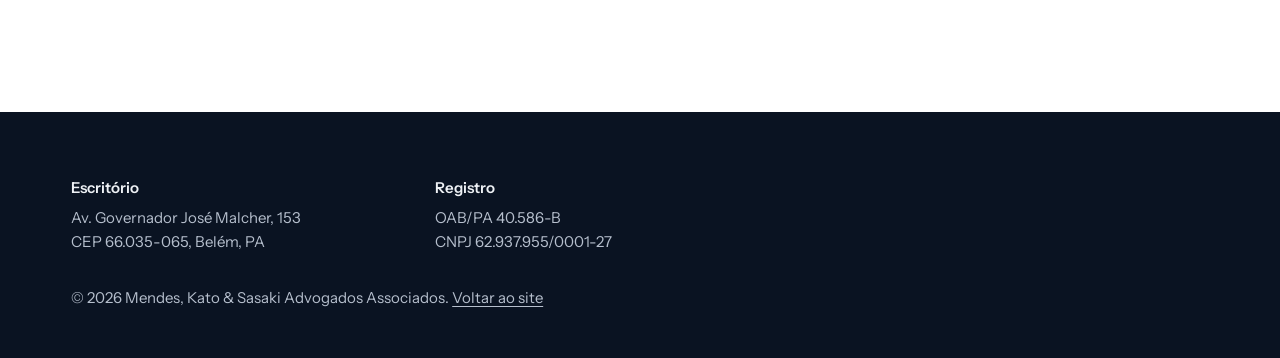
==== commit 3466674a: "Remove Marcelo Chaves como advogado responsável A OAB/PA 40.586-B fica associada ao escritório até c" ====
--- a/privacidade.html
+++ b/privacidade.html
@@ -47,7 +47,7 @@
   <footer class="foot">
     <div class="foot-cols">
       <div><p class="foot-h">Escritório</p><p>Av. Governador José Malcher, 153<br>CEP 66.035-065, Belém, PA</p></div>
-      <div><p class="foot-h">Responsável</p><p>Marcelo Chaves, OAB/PA 40.586-B<br>CNPJ 62.937.955/0001-27</p></div>
+      <div><p class="foot-h">Registro</p><p>OAB/PA 40.586-B<br>CNPJ 62.937.955/0001-27</p></div>
     </div>
     <p class="foot-legal">© 2026 Mendes, Kato &amp; Sasaki Advogados Associados. <a href="index.html">Voltar ao site</a></p>
   </footer>
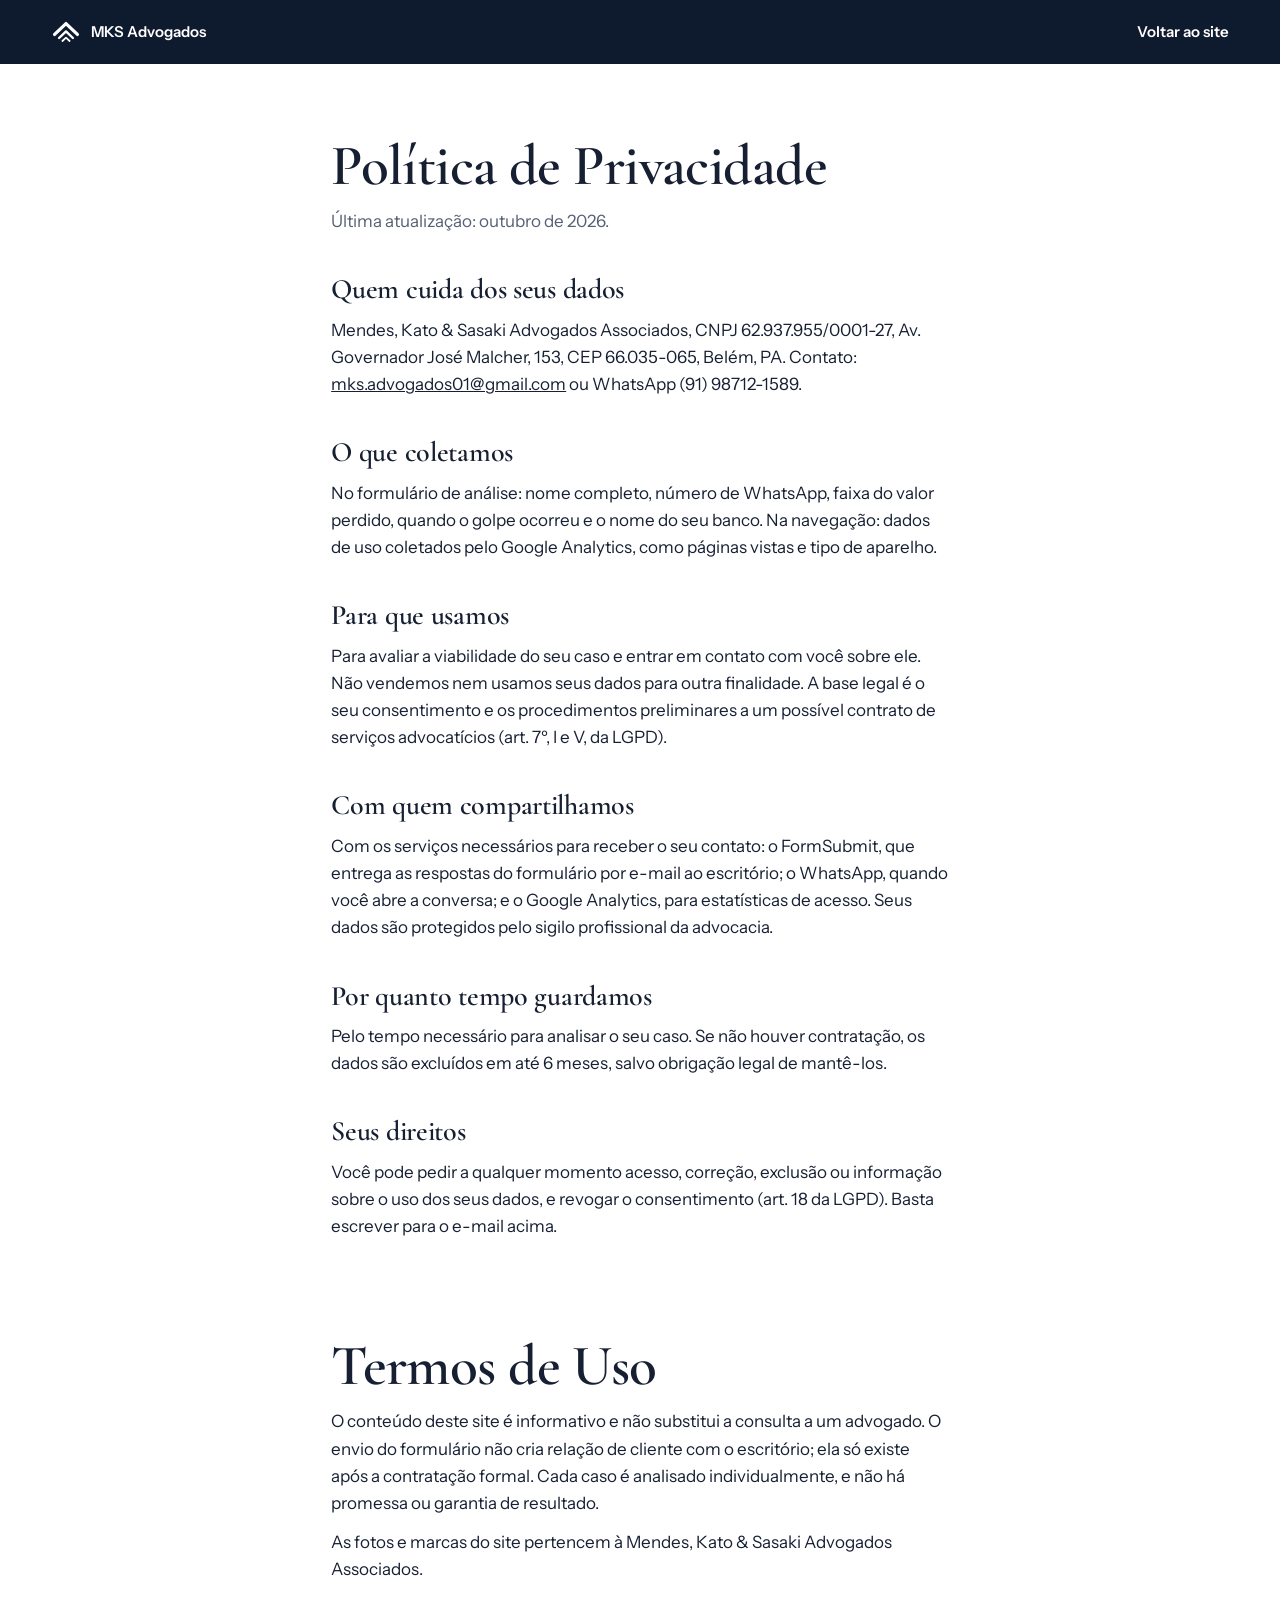
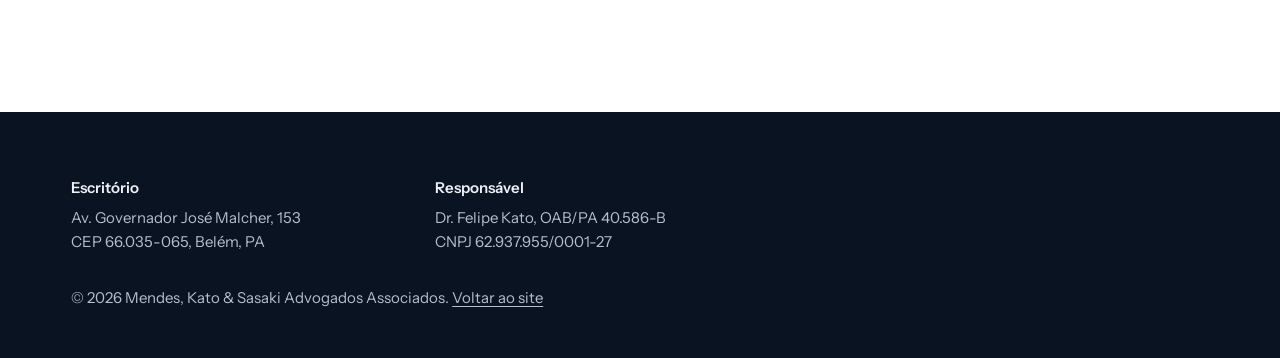
==== commit 7f05313d: "CTA verde do WhatsApp com brilho e pulso, Instagram e Felipe Kato como responsável - Botão do WhatsA" ====
--- a/privacidade.html
+++ b/privacidade.html
@@ -47,7 +47,7 @@
   <footer class="foot">
     <div class="foot-cols">
       <div><p class="foot-h">Escritório</p><p>Av. Governador José Malcher, 153<br>CEP 66.035-065, Belém, PA</p></div>
-      <div><p class="foot-h">Registro</p><p>OAB/PA 40.586-B<br>CNPJ 62.937.955/0001-27</p></div>
+      <div><p class="foot-h">Responsável</p><p>Dr. Felipe Kato, OAB/PA 40.586-B<br>CNPJ 62.937.955/0001-27</p></div>
     </div>
     <p class="foot-legal">© 2026 Mendes, Kato &amp; Sasaki Advogados Associados. <a href="index.html">Voltar ao site</a></p>
   </footer>
--- a/css/style.css
+++ b/css/style.css
@@ -61,6 +61,27 @@
 .btn-gold:hover { background: var(--gold-hover); }
 .btn-navy { background: var(--navy); color: var(--white); }
 .btn-navy:hover { background: var(--navy-2); }
+/* CTA do WhatsApp: verde da marca, brilho que passa e pulso, pedidos do cliente */
+.btn-wa {
+  position: relative; overflow: hidden; isolation: isolate;
+  background: #25d366; color: #052e16; font-weight: 700;
+  animation: wa-pulse 2.4s ease-out infinite;
+}
+.btn-wa svg { width: 24px; height: 24px; flex: none; }
+.btn-wa:hover { background: #2ee673; }
+.btn-wa::after {
+  content: ""; position: absolute; inset: 0; z-index: -1; pointer-events: none;
+  background: linear-gradient(110deg, transparent 30%, rgba(255,255,255,.65) 50%, transparent 70%); /* taste-skill-ignore: brilho pedido pelo cliente */
+  transform: translateX(-130%); animation: wa-sheen 3.2s ease-in-out infinite;
+}
+@keyframes wa-sheen { 0%, 55% { transform: translateX(-130%); } 100% { transform: translateX(130%); } }
+@keyframes wa-pulse {
+  0% { box-shadow: 0 0 0 0 rgba(37, 211, 102, .55); } /* taste-skill-ignore: pulso pedido pelo cliente */
+  70%, 100% { box-shadow: 0 0 0 16px rgba(37, 211, 102, 0); } /* taste-skill-ignore */
+}
+.btn-big { min-height: 64px; padding: 18px 34px; font-size: 1.125rem; }
+.hero-wa { margin-top: 28px; }
+
 .link {
   background: none; border: 0; padding: 12px 4px; cursor: pointer; font: inherit; color: inherit;
   text-decoration: underline; text-decoration-thickness: 1px; text-underline-offset: 5px;
@@ -155,7 +176,7 @@
 .field-error { margin-top: 6px; color: #b23a26; font-size: var(--step-small); }
 .step-actions { display: flex; flex-wrap: wrap; align-items: center; gap: 6px 18px; margin-top: 20px; }
 .step-actions .btn { flex: 1 1 100%; }
-.btn-cta { min-height: 60px; text-wrap: balance; }
+.btn-cta { min-height: 62px; text-wrap: balance; }
 .quiz-note { margin-top: 16px; font-size: var(--step-small); color: var(--muted); }
 .quiz-note svg { display: inline-block; width: 14px; height: 14px; margin: 0 6px -2px 0; color: var(--gold-text); }
 
@@ -195,8 +216,8 @@
 .person:hover .person-photo img { transform: scale(1.05); }
 .person h3 { margin-top: 16px; font-size: 1.875rem; }
 .person-role { margin-top: 4px; color: var(--gold-text); font-weight: 600; font-size: var(--step-small); }
-.person p:last-child { margin-top: 8px; font-size: var(--step-small); color: var(--muted); }
-.team-card { grid-column: 1 / -1; background: var(--navy); color: var(--on-navy); padding: 32px 28px; display: grid; align-content: start; gap: 4px; }
+.person p:not(.person-role) { margin-top: 8px; font-size: var(--step-small); color: var(--muted); }
+.team-card { grid-column: 1 / -1; margin-top: 24px; background: var(--navy); color: var(--on-navy); padding: 32px 28px; display: grid; align-content: start; gap: 4px; }
 .team-card-name { font-size: 1.875rem; color: var(--white); }
 .team-card-role { color: var(--gold); font-weight: 600; font-size: var(--step-small); }
 .team-card dl { margin-top: 24px; display: grid; gap: 14px; font-size: var(--step-small); }
@@ -237,7 +258,17 @@
 .close { margin-top: var(--gap); background: var(--navy); color: var(--on-navy); padding: var(--gap) var(--m); text-align: center; display: grid; justify-items: center; }
 .close h2 { font-size: clamp(3rem, 2rem + 5vw, 6.5rem); color: var(--white); line-height: .95; }
 .close p { margin-top: 20px; font-size: var(--step-lead); color: var(--on-navy-muted); max-width: 34ch; }
-.close .btn { margin-top: 32px; min-width: min(100%, 320px); }
+.close-actions { margin-top: 36px; display: grid; justify-items: center; gap: 10px; width: 100%; }
+.close-actions .btn { width: min(100%, 460px); }
+.close-actions .link { color: var(--on-navy-muted); }
+.close-ig, .team-ig, .person-ig, .foot-social a { display: inline-flex; align-items: center; gap: 8px; text-decoration: none; transition: color .2s, transform .2s var(--ease); }
+.close-ig svg, .team-ig svg, .person-ig svg, .foot-social svg { width: 20px; height: 20px; flex: none; }
+.close-ig { margin-top: 40px; color: var(--on-navy); font-weight: 600; }
+.close-ig:hover, .team-ig:hover { color: var(--gold); transform: translateY(-2px); }
+.person-ig { margin-top: 12px; color: var(--navy); font-weight: 600; font-size: var(--step-small); }
+.person-ig:hover { color: var(--gold-text); }
+.team-ig { margin-top: 22px; color: var(--white); font-weight: 600; font-size: var(--step-small); }
+.foot-social { margin-top: 12px; display: grid; gap: 8px; }
 
 /* ---------- Rodapé ---------- */
 .foot { background: var(--navy-deep); color: var(--on-navy-muted); padding: 64px max(var(--m), calc((100% - var(--max)) / 2 + var(--m))) 96px; display: grid; gap: 32px; font-size: var(--step-small); }
@@ -254,13 +285,13 @@
   position: fixed; right: 12px; bottom: 12px; z-index: 25;
   display: flex; align-items: center; justify-content: center; gap: 10px;
   width: 54px; min-height: 54px; padding: 0; border-radius: 2px;
-  background: var(--gold); color: var(--navy); font-weight: 600; text-decoration: none;
+  background: #25d366; color: #052e16; font-weight: 700; text-decoration: none;
   transform: translateY(calc(100% + 40px)); transition: transform .5s var(--ease), background-color .2s;
 }
 .wa-tab svg { width: 26px; height: 26px; }
 .wa-tab span { display: none; } /* no celular só o ícone, para não cobrir texto */
 .wa-tab.is-on { transform: none; }
-.wa-tab:hover { background: var(--gold-hover); }
+.wa-tab:hover { background: #2ee673; }
 html:not(.js) .wa-tab { transform: none; }
 
 /* Entradas ao rolar */
@@ -301,7 +332,7 @@
   .choices-2 { grid-template-columns: 1fr 1fr; }
   .split { grid-template-columns: 5fr 7fr; gap: 72px; align-items: center; }
   .team-grid { grid-template-columns: 1fr 1fr 1fr; }
-  .team-card { grid-column: auto; align-content: end; }
+  .team-card { grid-column: auto; align-content: end; margin-top: 0; }
   .faq { grid-template-columns: 4fr 8fr; gap: 72px; align-items: start; }
   .faq-head { position: sticky; top: 110px; }
 }
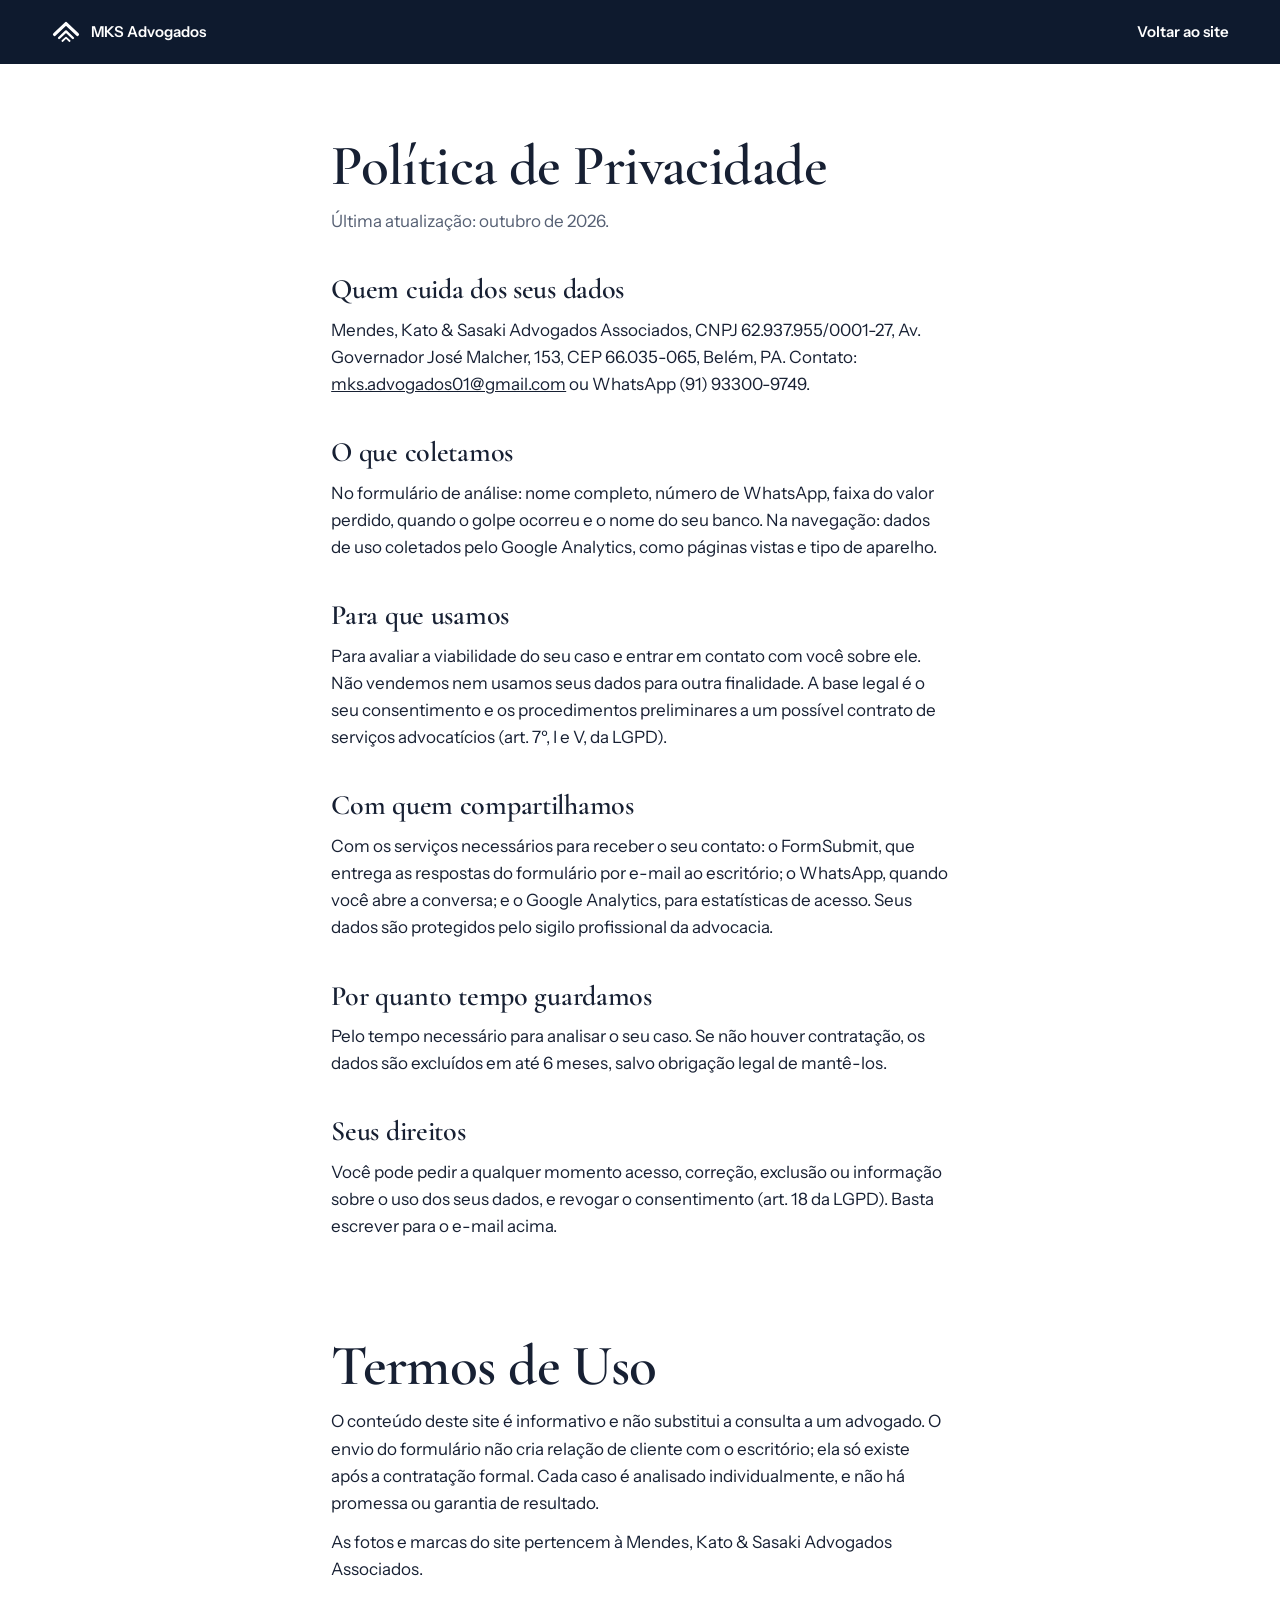
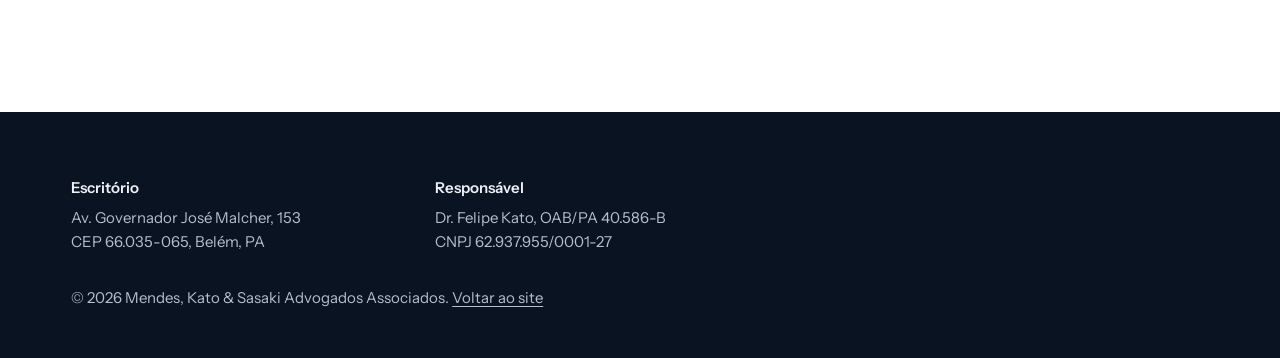
==== commit 6ed2cfc7: "Troca o WhatsApp de leads para (91) 93300-9749 Atualiza botões, formulário, aviso anti-golpe, rodapé" ====
--- a/privacidade.html
+++ b/privacidade.html
@@ -22,7 +22,7 @@
     <p>Última atualização: outubro de 2026.</p>
 
     <h2>Quem cuida dos seus dados</h2>
-    <p>Mendes, Kato &amp; Sasaki Advogados Associados, CNPJ 62.937.955/0001-27, Av. Governador José Malcher, 153, CEP 66.035-065, Belém, PA. Contato: <a href="mailto:mks.advogados01@gmail.com">mks.advogados01@gmail.com</a> ou WhatsApp (91) 98712-1589.</p>
+    <p>Mendes, Kato &amp; Sasaki Advogados Associados, CNPJ 62.937.955/0001-27, Av. Governador José Malcher, 153, CEP 66.035-065, Belém, PA. Contato: <a href="mailto:mks.advogados01@gmail.com">mks.advogados01@gmail.com</a> ou WhatsApp (91) 93300-9749.</p>
 
     <h2>O que coletamos</h2>
     <p>No formulário de análise: nome completo, número de WhatsApp, faixa do valor perdido, quando o golpe ocorreu e o nome do seu banco. Na navegação: dados de uso coletados pelo Google Analytics, como páginas vistas e tipo de aparelho.</p>
--- a/css/style.css
+++ b/css/style.css
@@ -177,6 +177,7 @@
 .step-actions { display: flex; flex-wrap: wrap; align-items: center; gap: 6px 18px; margin-top: 20px; }
 .step-actions .btn { flex: 1 1 100%; }
 .btn-cta { min-height: 62px; text-wrap: balance; }
+.step-actions .btn.btn-cta { flex: 1 1 100%; min-width: 0; } /* texto longo: ocupa o card e quebra linha em vez de estourar */
 .quiz-note { margin-top: 16px; font-size: var(--step-small); color: var(--muted); }
 .quiz-note svg { display: inline-block; width: 14px; height: 14px; margin: 0 6px -2px 0; color: var(--gold-text); }
 
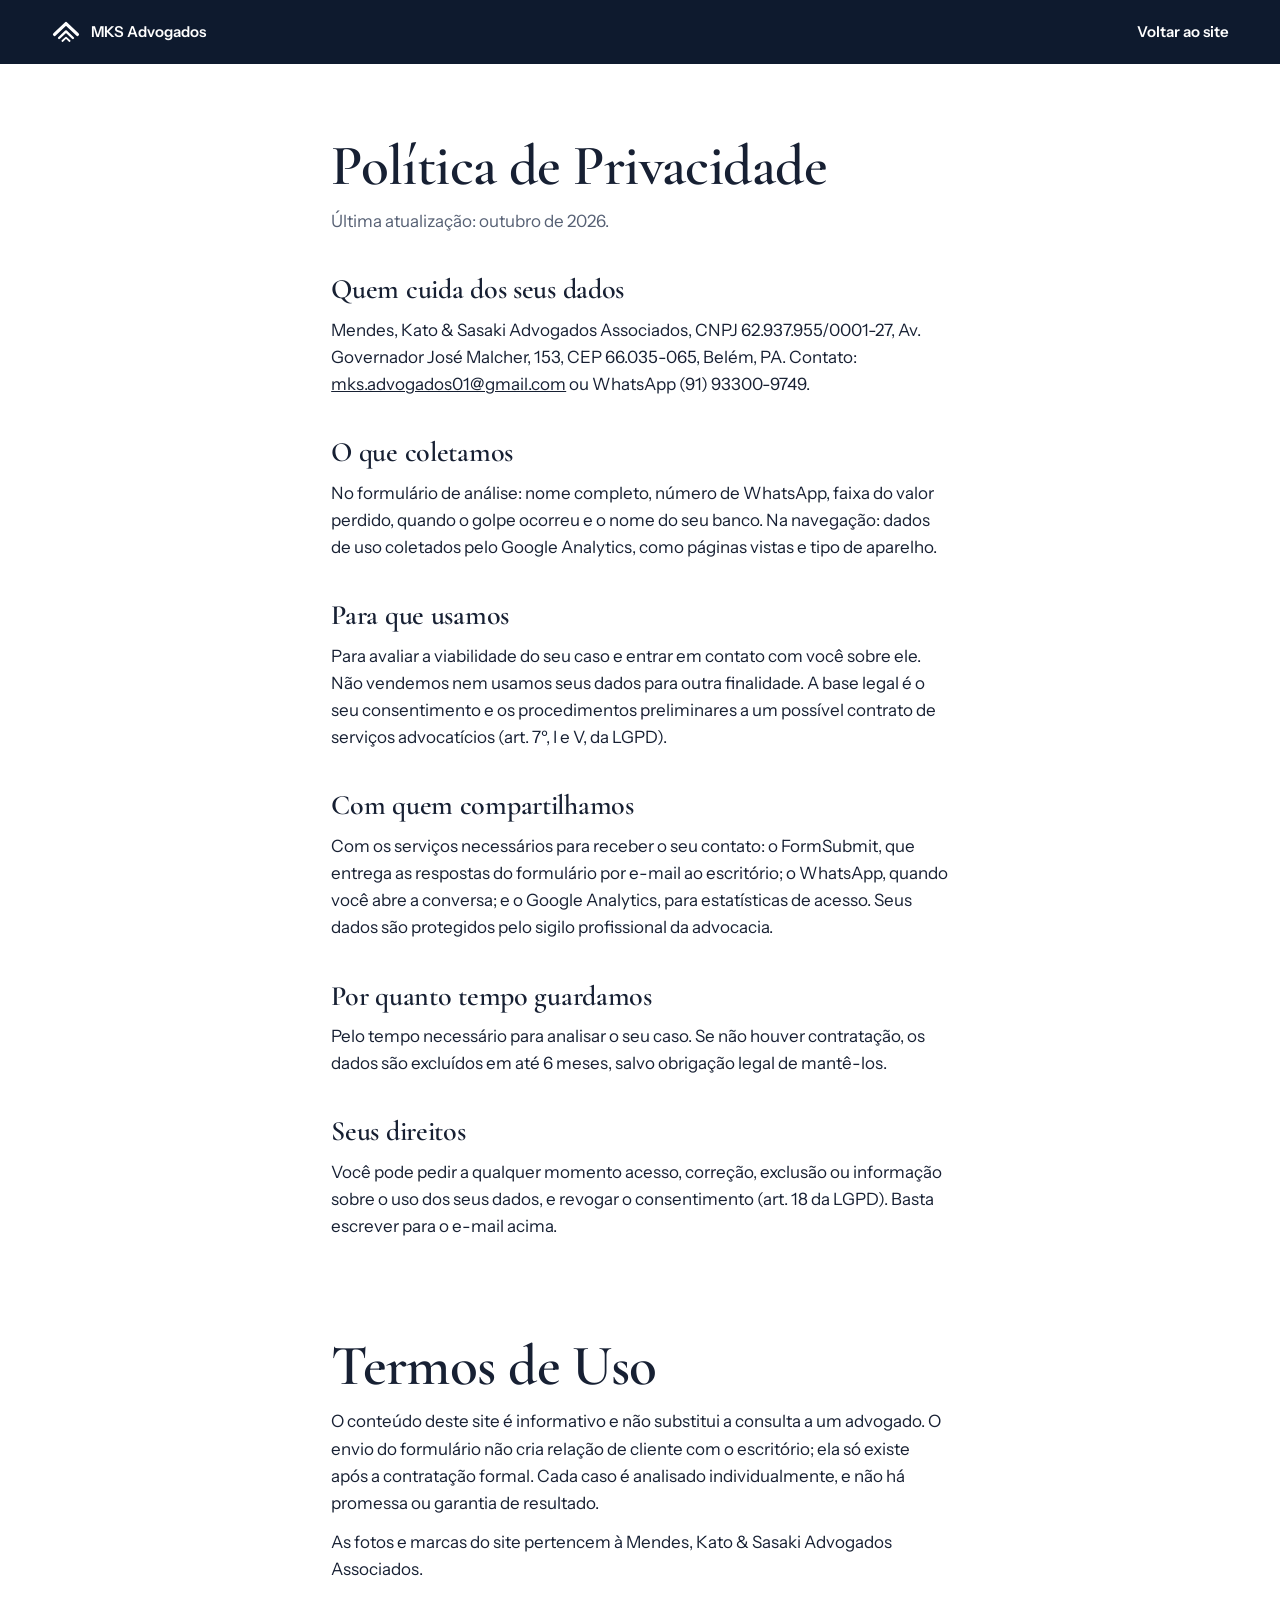
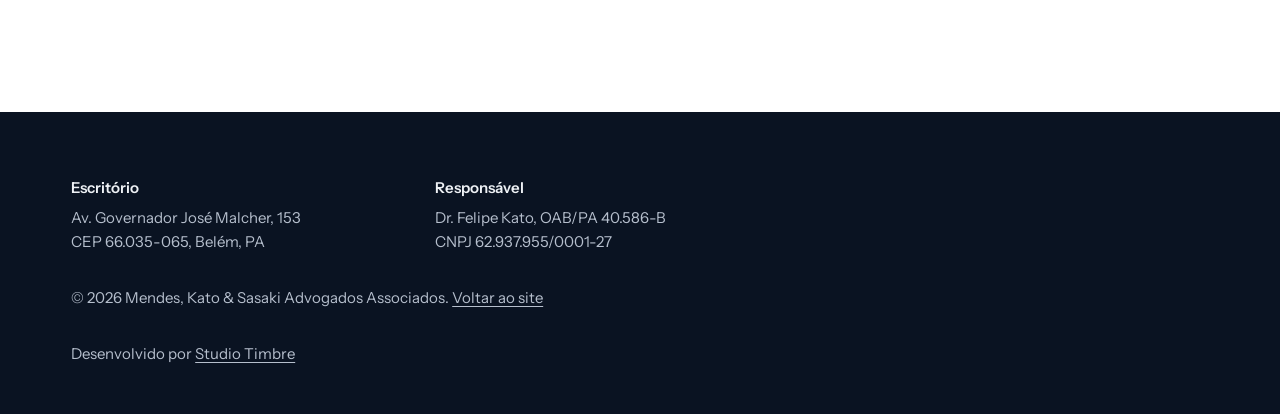
==== commit 28192473: "Rodapé: desenvolvido por Studio Timbre Co-Authored-By: Claude Opus 5.5 <noreply@anthropic.com>" ====
--- a/privacidade.html
+++ b/privacidade.html
@@ -3,9 +3,11 @@
 <head>
   <meta charset="utf-8">
   <meta name="viewport" content="width=device-width, initial-scale=1">
-  <title>Termos e Privacidade | MKS Advogados</title>
+  <title>Termos e Privacidade | MKS Advocacia</title>
   <meta name="robots" content="noindex">
-  <link rel="icon" href="favicon.ico">
+  <link rel="icon" href="favicon.ico" sizes="48x48">
+  <link rel="icon" href="favicon.svg" type="image/svg+xml">
+  <link rel="apple-touch-icon" href="apple-touch-icon.png">
   <link rel="preconnect" href="https://fonts.googleapis.com">
   <link rel="preconnect" href="https://fonts.gstatic.com" crossorigin>
   <link href="https://fonts.googleapis.com/css2?family=Cormorant+Garamond:ital,wght@0,500;0,600;1,500&family=Instrument+Sans:wght@400;500;600&display=swap" rel="stylesheet">
@@ -50,6 +52,7 @@
       <div><p class="foot-h">Responsável</p><p>Dr. Felipe Kato, OAB/PA 40.586-B<br>CNPJ 62.937.955/0001-27</p></div>
     </div>
     <p class="foot-legal">© 2026 Mendes, Kato &amp; Sasaki Advogados Associados. <a href="index.html">Voltar ao site</a></p>
+    <p class="foot-legal">Desenvolvido por <a href="https://studiotimbre.com.br" target="_blank" rel="noopener">Studio Timbre</a></p>
   </footer>
 </body>
 </html>
